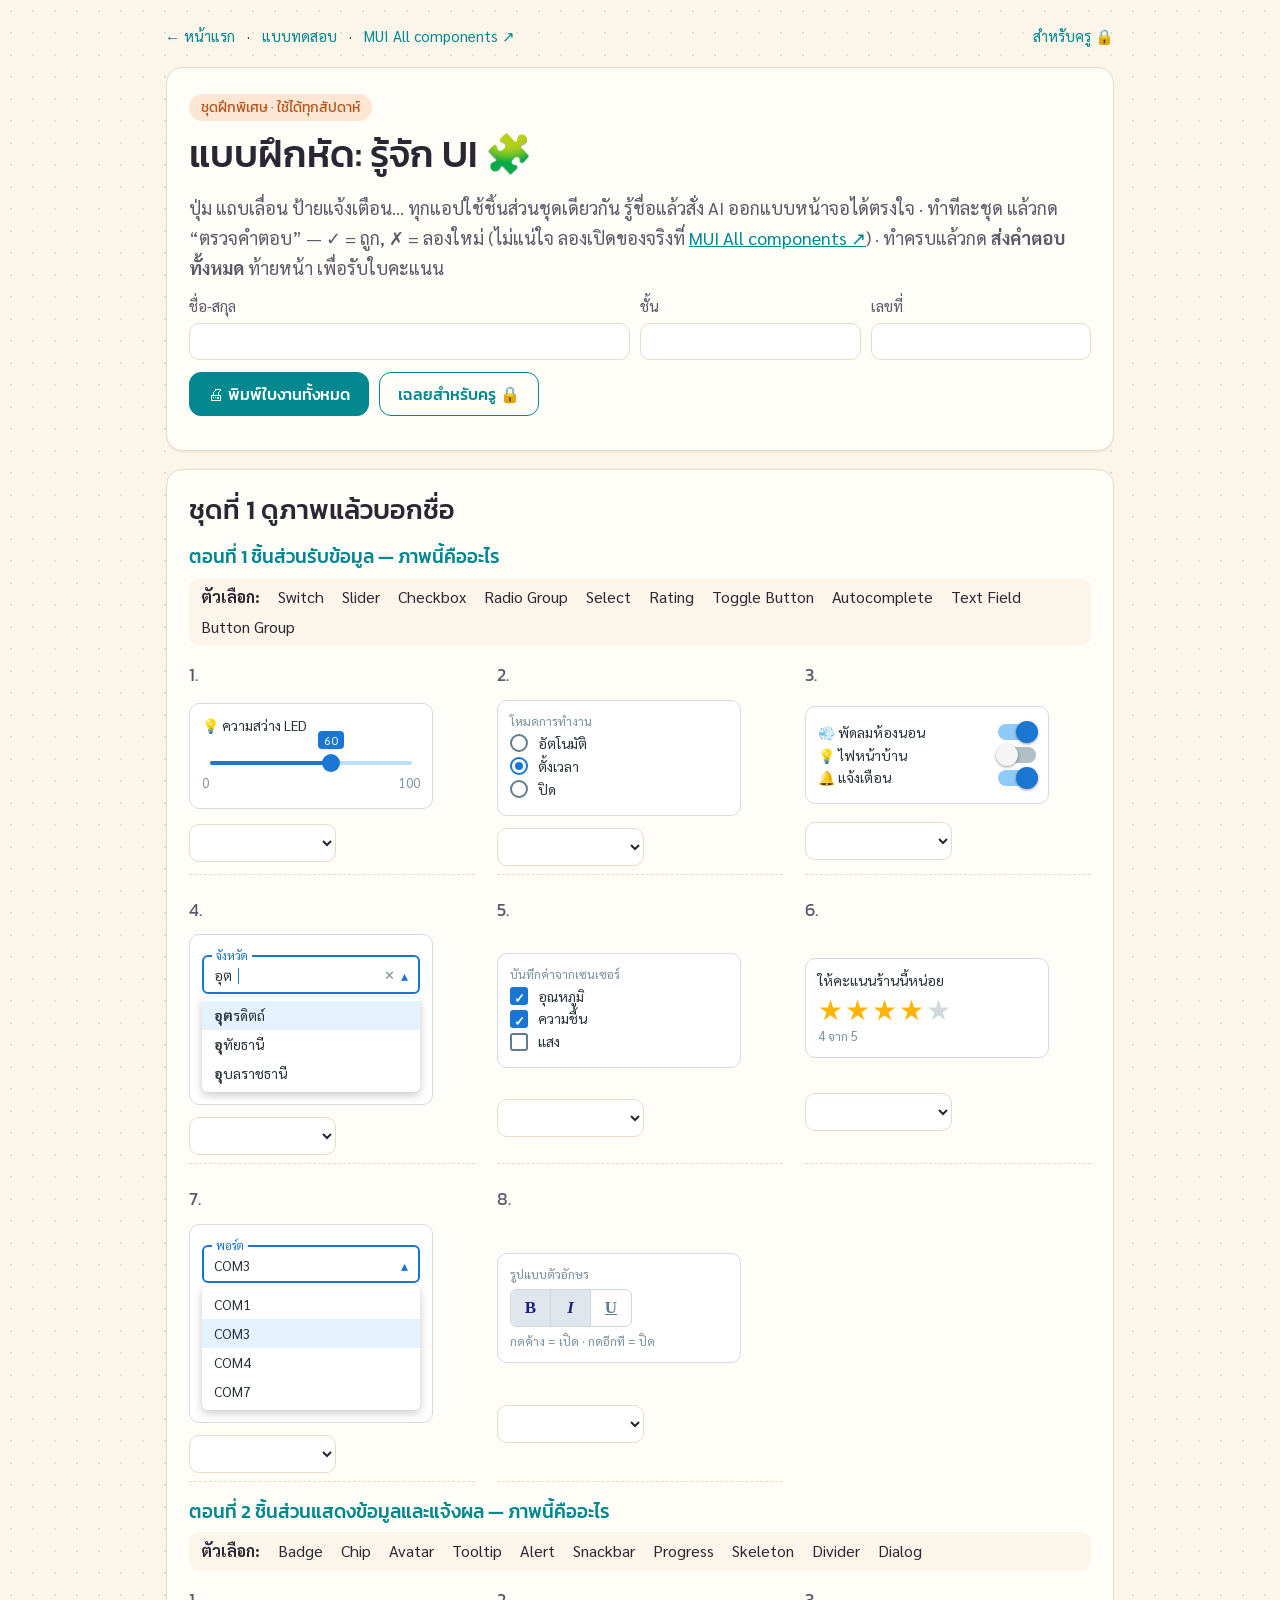
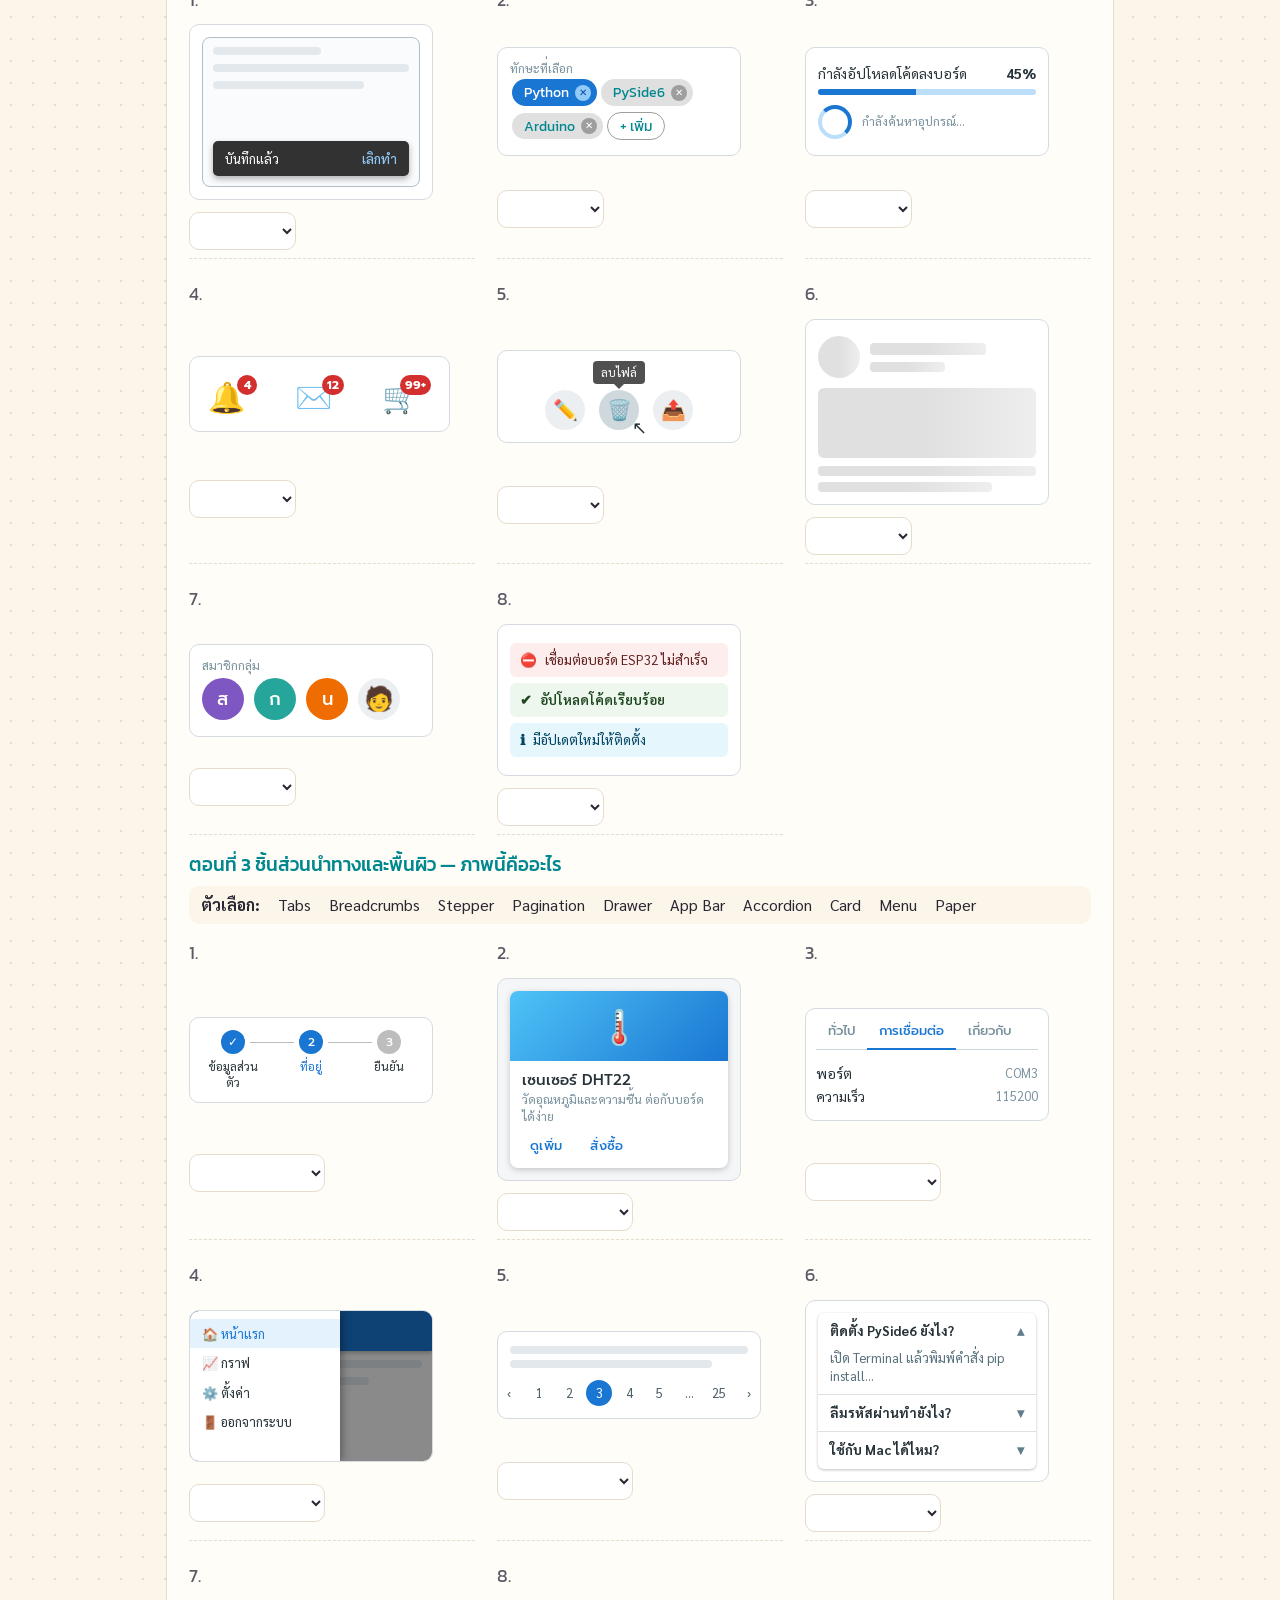
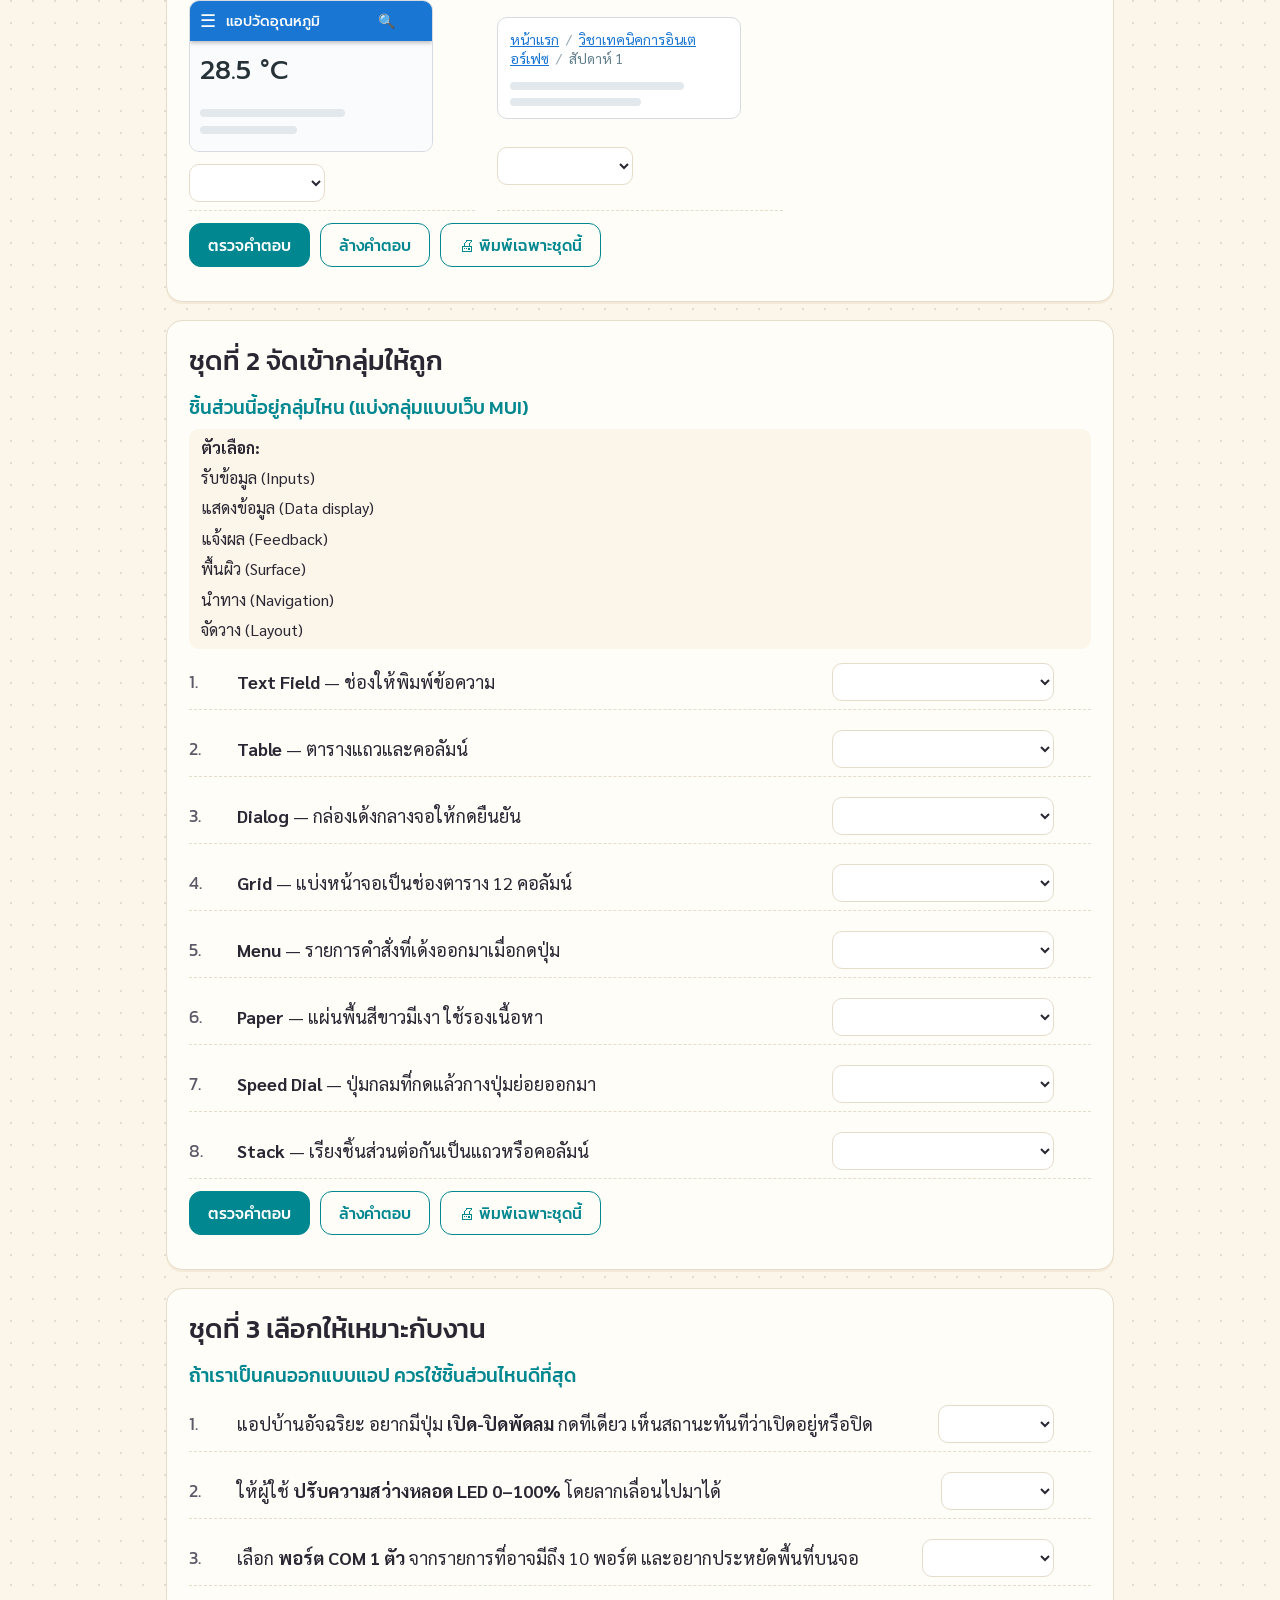
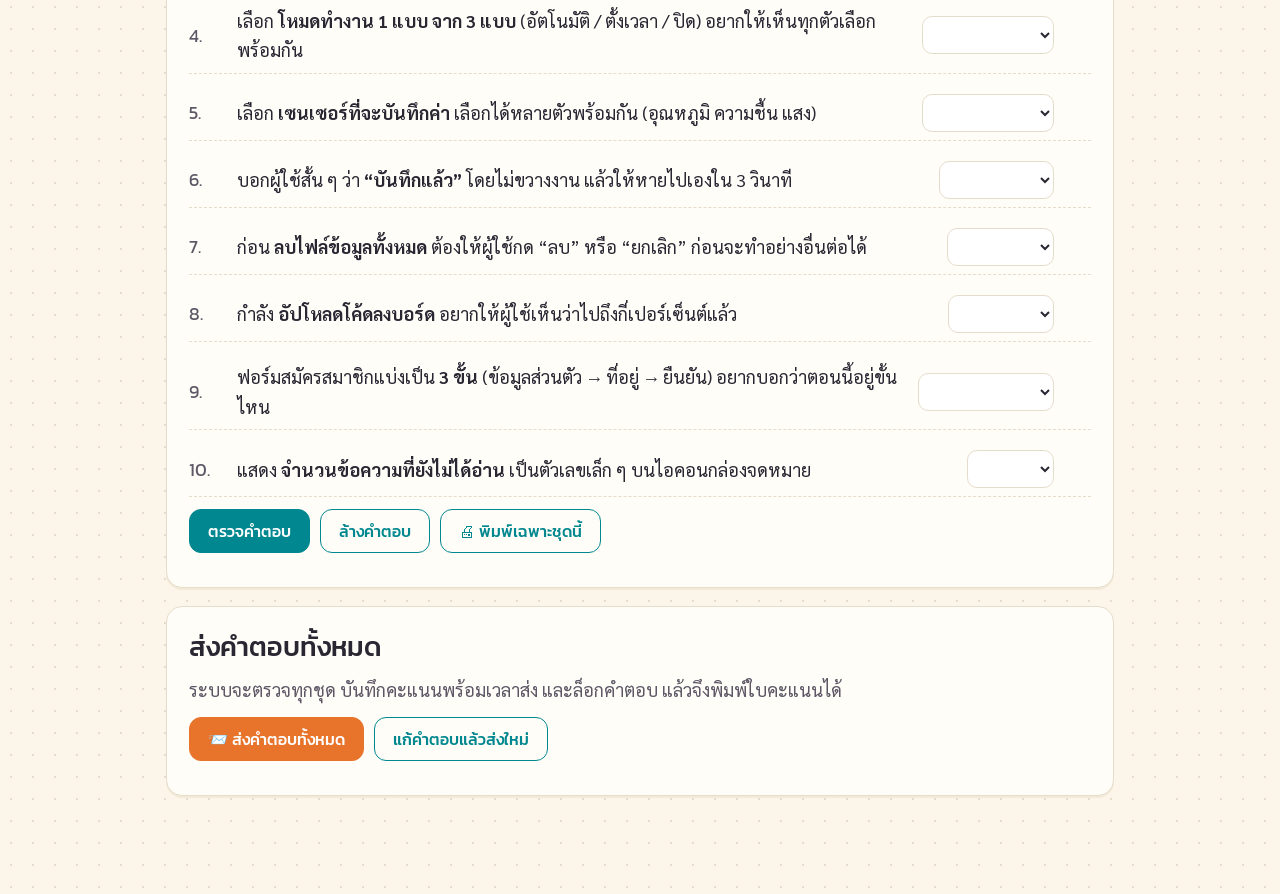
==== ui/exercises.html @ a74c963f "Add UI component recognition set (42 exercises, 20-item quiz) Co-Authored-By: Claude Opus 5.5 <norep" ====
<!DOCTYPE html>
<html lang="th">
<head>
<meta charset="UTF-8">
<meta name="viewport" content="width=device-width, initial-scale=1.0">
<title>แบบฝึกหัด ชุดฝึกรู้จัก UI</title>
<meta name="description" content="แบบฝึกหัด ชุดฝึกรู้จัก UI วิชาเทคนิคการอินเตอร์เฟซ ดูภาพแล้วบอกชื่อ จัดกลุ่ม และเลือกชิ้นส่วนหน้าจอให้เหมาะกับงาน 42 ข้อ ตรวจคำตอบทันทีและพิมพ์เป็นใบงานได้">
<link rel="preconnect" href="https://fonts.googleapis.com">
<link rel="preconnect" href="https://fonts.gstatic.com" crossorigin>
<link href="https://fonts.googleapis.com/css2?family=Kanit:wght@400;500&family=Sarabun:wght@400;700&family=Prompt:wght@400;500;700&family=Courier+Prime:wght@400;700&display=swap" rel="stylesheet">
<link rel="stylesheet" href="../assets/css/theme.css">
<link rel="stylesheet" href="../assets/css/sims.css">
<link rel="stylesheet" href="../assets/css/code.css">
<style>
    .set-head { display: flex; flex-wrap: wrap; align-items: center; gap: 10px; justify-content: space-between; }
    .part { margin-top: 18px; }
    .part h3 { color: var(--teal); }
    .items { display: grid; grid-template-columns: repeat(auto-fill, minmax(270px, 1fr)); gap: 12px 22px; }
    .items.wide { grid-template-columns: 1fr; }
    .item { display: flex; align-items: center; flex-wrap: wrap; gap: 8px; padding: 8px 0; border-bottom: 1px dashed var(--line); }
    .item .no { font-family: var(--font-display); color: var(--ink-soft); min-width: 2.2em; }
    .item .val { font-family: var(--font-mono); font-size: 19px; }
    .item input[type=text] { width: 7.5em; }
    .item.conv { flex-wrap: nowrap; white-space: nowrap; }
    .item select { max-width: 100%; }
    .item.sym { flex-direction: column; align-items: flex-start; }
    .item.tt { flex-direction: column; align-items: flex-start; }
    .item .fig { flex: 0 0 calc(100% - 3em); max-width: 330px; margin: 2px 0 4px; align-self: flex-start; }
    .item:has(.fig) { align-items: flex-start; }
    .item:has(.mock) { align-items: flex-start; }
    .item .mock { flex: 0 0 calc(100% - 3em); margin: 2px 0 4px; }
    .item .qtext:empty { display: none; }
    .item.num .numin { white-space: nowrap; }
    .item.num input[type=text] { width: 6em; }
    .item .qtext { flex: 1 1 260px; }
    .item.cq { align-items: flex-start; }
    .iopts { display: none; }
    @media print { .item.own select { display: none; } .item.own, .item:has(.mock) { break-inside: avoid; } .iopts { display: flex; flex-wrap: wrap; gap: 1mm 8mm; margin: 0 0 1mm 2.2em; flex: 1 1 100%; font-size: 11.5pt; } .item.cq select { display: none; } .item.cq { break-inside: avoid; } }
    .item.cq pre.code { flex: 1 1 100%; margin: 2px 0 4px 2.2em; font-size: 15px; }
    .feedback { font-weight: 600; min-width: 1.6em; }
    .score { font-family: var(--font-display); font-size: 18px; }
    .tt select { width: 3.6em; font-family: var(--font-mono); }
    .opts { display: flex; flex-wrap: wrap; gap: 4px 18px; font-size: 16px; background: var(--cream); border-radius: 10px; padding: 6px 12px; margin-bottom: 6px; }
    .opts.col { flex-direction: column; }
    .who { display: grid; grid-template-columns: 2fr 1fr 1fr; gap: 10px; }
    .who label { display: flex; flex-direction: column; font-size: 15px; color: var(--ink-soft); gap: 4px; }
    .who input { width: 100%; }
    .btn:disabled { opacity: .45; cursor: not-allowed; }
    #result .big { font: 500 40px var(--font-display); color: var(--teal); }
    @media (max-width: 620px) { .who { grid-template-columns: 1fr 1fr; } .who label:first-child { grid-column: 1 / -1; } }
    .random-note { display: none; }
    .random .random-note { display: block; }
    .sheet-head { border: 1.5px solid #000; padding: 8px 12px; margin-bottom: 8mm; font-size: 12.5pt; }
    .sheet-head .line { display: flex; gap: 16px; flex-wrap: wrap; margin-top: 4px; }
    .sheet-head .line span { white-space: nowrap; }
    @media (max-width: 560px) { .items { grid-template-columns: 1fr; } }
    @media print {
        .set + .set { break-before: page; }
        body[data-print-set] .set { display: none; }
        body[data-print-set="s1"] .set[data-set="s1"], body[data-print-set="s2"] .set[data-set="s2"],
        body[data-print-set="s3"] .set[data-set="s3"], body[data-print-set="s4"] .set[data-set="s4"],
        body[data-print-set="s5"] .set[data-set="s5"] { display: block; break-before: auto; }
        .items { grid-template-columns: 1fr 1fr; gap: 2mm 10mm; }
        .items.wide { grid-template-columns: 1fr; }
        .item { padding: 2.5mm 0; border-bottom: none; }
        .doc .item input[type=text] { width: 34mm; }
        .doc .item select { min-width: 30mm; }
        .doc .tt select { min-width: 12mm; width: 12mm; }
        .score { display: none; }
        .opts { background: none; border: 1px solid #999; font-size: 12pt; }
        .part { break-inside: avoid; }
        .item.sym .gate-svg { margin: 1mm 0; }
        .gate-svg { width: 34mm; height: 17mm; }
        .diode-svg { width: 36mm; height: 18mm; }
        .item .fig { max-width: 62mm; }
        .item:has(.fig) { break-inside: avoid; }
        .doc .item.num input[type=text] { width: 24mm; }
    }
</style>
</head>
<body class="doc">
<div class="doc-wrap">
    <nav class="topbar no-print">
        <a href="../index.html">← หน้าแรก</a> · <a href="quiz.html">แบบทดสอบ</a> · <a href="https://mui.com/material-ui/all-components/" target="_blank" rel="noopener">MUI All components ↗</a>
        <span class="spacer"></span>
        <a href="answers.html">สำหรับครู 🔒</a>
    </nav>

    <!-- หัวกระดาษใบงาน (แสดงเฉพาะตอนพิมพ์) -->
    <div class="sheet-head print-only">
        <b>แบบฝึกหัด ชุดฝึกรู้จัก UI</b> · วิชาเทคนิคการอินเตอร์เฟซ
        <div class="line"><span>ชื่อ-สกุล ......................................................</span><span>ชั้น ...............</span><span>เลขที่ ........</span></div>
        <div class="line"><span>วันที่ ......../......../........</span><span>คะแนนที่ได้ ............ / <span class="total-print"></span></span></div>
    </div>

    <header class="card no-print">
        <span class="chip orange">ชุดฝึกพิเศษ · ใช้ได้ทุกสัปดาห์</span>
        <h1 style="margin-top:8px">แบบฝึกหัด: รู้จัก UI 🧩</h1>
        <p class="muted" style="margin:0 0 12px">ปุ่ม แถบเลื่อน ป้ายแจ้งเตือน… ทุกแอปใช้ชิ้นส่วนชุดเดียวกัน รู้ชื่อแล้วสั่ง AI ออกแบบหน้าจอได้ตรงใจ · ทำทีละชุด แล้วกด “ตรวจคำตอบ” — ✓ = ถูก, ✗ = ลองใหม่ (ไม่แน่ใจ ลองเปิดของจริงที่ <a href="https://mui.com/material-ui/all-components/" target="_blank" rel="noopener">MUI All components ↗</a>) · ทำครบแล้วกด <b>ส่งคำตอบทั้งหมด</b> ท้ายหน้า เพื่อรับใบคะแนน</p>
        <div class="who">
            <label>ชื่อ-สกุล <input class="name-field" type="text" id="name" autocomplete="name"></label>
            <label>ชั้น <input class="name-field" type="text" id="room"></label>
            <label>เลขที่ <input class="name-field" type="text" id="no" inputmode="numeric"></label>
        </div>
        <div class="btn-row">
            <button class="btn" type="button" data-print="all">🖨 พิมพ์ใบงานทั้งหมด</button>
            <a class="btn ghost" href="answers.html">เฉลยสำหรับครู 🔒</a>
        </div>
    </header>

    <main id="sets"></main>

    <section class="card no-print" id="submitBox">
        <h2>ส่งคำตอบทั้งหมด</h2>
        <p class="muted" style="margin:0 0 6px">ระบบจะตรวจทุกชุด บันทึกคะแนนพร้อมเวลาส่ง และล็อกคำตอบ แล้วจึงพิมพ์ใบคะแนนได้</p>
        <div class="btn-row">
            <button class="btn orange" type="button" id="submitAll">📨 ส่งคำตอบทั้งหมด</button>
            <button class="btn ghost" type="button" id="unlockAll" hidden>แก้คำตอบแล้วส่งใหม่</button>
        </div>
        <div id="result" aria-live="polite"></div>
    </section>

    <!-- ใบรายงานคะแนน (สร้างหลังกดส่ง แสดงบนจอและพิมพ์ได้) -->
    <section class="score-sheet" id="scoreSheet" hidden aria-label="ใบรายงานคะแนน"></section>
</div>

<script src="../assets/js/common.js"></script>
<script src="../assets/js/gates.js"></script>
<script src="../assets/js/code.js"></script>
<script src="exercises-data.js"></script>
<script src="check-data.js"></script>
<script src="../assets/js/scoresheet.js"></script>
<script src="../assets/js/uimocks.js"></script>
<script>
/* ===========================================
   แบบฝึกหัด: สร้างโจทย์จาก exercises-data.js, ตรวจคำตอบด้วยค่าแฮชใน check-data.js
   =========================================== */
(function () {
    const C = LessonCommon, E = window.EXERCISES, H = window.CHECK;
    const root = document.getElementById('sets');
    const TH = ['ก', 'ข', 'ค', 'ง', 'จ', 'ฉ'];
    let total = 0;

    function convLabel(it) {
        return `<span class="val">${C.esc(it.value)}<sub>${it.from}</sub></span> → ฐาน ${it.to} =`;
    }

    function itemHTML(it, n, shared) {
        const no = `<span class="no">${n}.</span>`;
        const fig = it.fig ? `<span class="fig" data-loop="${it.fig}"></span>` : it.mock ? `<span class="mock" data-mock="${it.mock}"></span>` : '';
        if (it.type === 'conv') {
            return `<div class="item conv" data-id="${it.id}">${no}${convLabel(it)}
                <input type="text" inputmode="text" autocomplete="off" aria-label="คำตอบข้อ ${n}"><sub>${it.to}</sub><span class="feedback"></span></div>`;
        }
        if (it.type === 'tt') {
            const rows = it.gate === 'NOT' ? [[0], [1]] : [[0, 0], [0, 1], [1, 0], [1, 1]];
            const head = it.gate === 'NOT' ? '<th>A</th><th>Q</th>' : '<th>A</th><th>B</th><th>Q</th>';
            const body = rows.map(r => `<tr>${r.map(v => `<td>${v}</td>`).join('')}<td><select aria-label="Q"><option value=""></option><option>0</option><option>1</option></select></td></tr>`).join('');
            return `<div class="item tt" data-id="${it.id}" data-tt="${it.gate}"><div>${no}<b>${it.gate} gate</b> <span class="feedback"></span></div>
                <table class="tt"><tr>${head}</tr>${body}</table></div>`;
        }
        if (it.type === 'num') {
            return `<div class="item num" data-id="${it.id}" data-dp="${it.dp || 0}">${no}${fig}<span class="qtext">${it.q}</span>
                <span class="numin"><input type="text" inputmode="decimal" autocomplete="off" aria-label="คำตอบข้อ ${n}"> ${it.unit || ''}</span><span class="feedback"></span></div>`;
        }
        const opts = '<option value=""></option>' + it.options.map(o => `<option>${C.esc(o)}</option>`).join('');
        if (it.sym) {
            return `<div class="item sym" data-id="${it.id}">${no}<span data-diode="${it.sym}" data-cls="diode-svg"></span>
                <span><select aria-label="ชนิดไดโอดข้อ ${n}">${opts}</select> <span class="feedback"></span></span></div>`;
        }
        if (it.gate) {
            return `<div class="item sym" data-id="${it.id}">${no}<span data-gate="${it.gate}"></span>
                <span><select aria-label="ชื่อเกตข้อ ${n}">${opts}</select> <span class="feedback"></span></span></div>`;
        }
        if (it.code) {
            return `<div class="item cq" data-id="${it.id}">${no}<span class="qtext">${it.q}</span><pre class="code">${C.esc(it.code)}</pre>
                <div class="iopts">${it.options.map(o => `<span>☐ ${C.esc(o)}</span>`).join('')}</div><select aria-label="คำตอบข้อ ${n}">${opts}</select><span class="feedback"></span></div>`;
        }
        const own = shared ? '' : `<div class="iopts">${it.options.map((o, j) => `<span>${TH[j]}. ${C.esc(o)}</span>`).join('')}</div>`;
        return `<div class="item${shared ? '' : ' own'}" data-id="${it.id}">${no}${fig}<span class="qtext">${it.q}</span>
            ${own}<select aria-label="คำตอบข้อ ${n}">${opts}</select><span class="feedback"></span></div>`;
    }

    function partHTML(p) {
        const wide = p.items.some(it => it.code || !it.fig && !it.mock && ((it.type === 'pick' && !it.gate && !it.sym && (it.q || '').length > 26) || (it.type === 'num' && (it.q || '').length > 26)));
        let n = 0;
        // ตัวเลือกที่ใช้ร่วมกันทั้งตอน แสดงเป็นรายการ (จำเป็นตอนพิมพ์ เพราะกระดาษมองไม่เห็นในช่องเลือก)
        const o = p.items[0].options;
        const shared = o && p.items.every(it => it.options && it.options.join('|') === o.join('|'));
        const optList = shared ? `<div class="opts${o.some(x => x.length > 20) ? ' col' : ''}"><b>ตัวเลือก:</b> ${o.map(x => `<span>${C.esc(x)}</span>`).join('')}</div>` : '';
        return `<div class="part"><h3>${p.title}</h3>${optList}<div class="items${wide ? ' wide' : ''}">${p.items.map(it => itemHTML(it, ++n, shared)).join('')}</div></div>`;
    }

    function countItems(set) {
        return set.parts.reduce((a, p) => a + p.items.reduce((b, it) => b + (it.type === 'tt' ? (it.gate === 'NOT' ? 2 : 4) : 1), 0), 0);
    }

    function renderSet(set) {
        const sec = document.createElement('section');
        sec.className = 'card set';
        sec.dataset.set = set.id;
        const max = countItems(set);
        total += max;
        sec.innerHTML = `
            <div class="set-head"><h2 style="margin:0">${set.title}</h2><span class="score" aria-live="polite"></span></div>
            <p class="note random-note no-print">โหมดฝึกเพิ่ม: โจทย์สุ่มใหม่ ตรวจแล้วจะแสดงคำตอบที่ถูกให้ด้วย</p>
            <div class="parts">${set.parts.map(partHTML).join('')}</div>
            <div class="btn-row">
                <button class="btn" type="button" data-act="check">ตรวจคำตอบ</button>
                <button class="btn ghost" type="button" data-act="clear">ล้างคำตอบ</button>
                ${set.random ? '<button class="btn orange" type="button" data-act="random">🎲 สุ่มโจทย์ใหม่ (ฝึกเพิ่ม)</button><button class="btn ghost" type="button" data-act="std">กลับไปโจทย์ชุดมาตรฐาน</button>' : ''}
                <button class="btn ghost" type="button" data-print="${set.id}">🖨 พิมพ์เฉพาะชุดนี้</button>
            </div>`;
        sec.dataset.max = max;
        root.appendChild(sec);
        Gates.render(sec);
        if (window.CodeHL) CodeHL.render(sec);
        UIMocks.render(sec);
    }

    /* --- ตรวจคำตอบ --- */
    function mark(el, ok) {
        el.classList.toggle('is-ok', ok === true);
        el.classList.toggle('is-bad', ok === false);
    }

    function checkSet(sec) {
        let got = 0;
        const random = sec.classList.contains('random');
        sec.querySelectorAll('.item').forEach(div => {
            const fb = div.querySelector('.feedback');
            if (div.classList.contains('tt')) {
                const fn = Gates.FN[div.dataset.tt];
                let all = true;
                div.querySelectorAll('tr').forEach((tr, i) => {
                    if (i === 0) return;
                    const ins = Array.from(tr.querySelectorAll('td')).slice(0, -1).map(td => +td.textContent);
                    const sel = tr.querySelector('select');
                    if (sel.value === '') { mark(sel, null); all = false; return; }
                    const ok = +sel.value === fn(...ins);
                    mark(sel, ok); if (ok) got++; else all = false;
                });
                fb.innerHTML = all ? '<span class="ok">✓</span>' : '';
                return;
            }
            const inp = div.querySelector('input, select');
            if (inp.value.trim() === '') { mark(inp, null); fb.textContent = ''; return; }
            let ok;
            if (random) {
                ok = C.norm(inp.value) === C.norm(div.dataset.ans);
            } else {
                const v = div.classList.contains('num') ? C.numNorm(inp.value, +div.dataset.dp) : inp.value;
                const h = H.h[div.dataset.id];
                ok = v !== '' && (Array.isArray(h) ? h : [h]).includes(C.answerHash(H.salt, div.dataset.id, v));
            }
            mark(inp, ok);
            if (ok) got++;
            fb.innerHTML = ok ? '<span class="ok">✓</span>' : '<span class="bad">✗</span>' + (random ? ` <span class="muted">(${C.esc(div.dataset.ans)})</span>` : '');
        });
        sec.querySelector('.score').textContent = `ได้ ${got} / ${sec.dataset.max} คะแนน`;
        return got;
    }

    function clearSet(sec) {
        sec.querySelectorAll('input, select').forEach(i => { i.value = ''; mark(i, null); });
        sec.querySelectorAll('.feedback').forEach(f => f.textContent = '');
        sec.querySelector('.score').textContent = '';
    }

    /* --- โหมดสุ่มโจทย์ชุดที่ 1 (คำตอบคำนวณจากโจทย์) --- */
    function randomItems() {
        const r = (a, b) => a + Math.floor(Math.random() * (b - a + 1));
        const kinds = [
            () => ({ value: String(r(10, 255)), from: 10, to: 2 }),
            () => ({ value: String(r(10, 255)), from: 10, to: 2 }),
            () => ({ value: String(r(20, 120)), from: 10, to: [3, 4, 5, 8][r(0, 3)] }),
            () => ({ value: r(5, 255).toString(2), from: 2, to: 10 }),
            () => ({ value: r(5, 255).toString(2), from: 2, to: 10 }),
            () => { const b = [3, 5, 8][r(0, 2)]; return { value: r(20, 400).toString(b), from: b, to: 10 }; },
            () => ({ value: String(r(30, 999)), from: 10, to: 16 }),
            () => ({ value: r(16, 4095).toString(16).toUpperCase(), from: 16, to: 10 }),
            () => ({ value: r(16, 255).toString(2), from: 2, to: 16 }),
            () => ({ value: r(16, 255).toString(16).toUpperCase(), from: 16, to: 2 }),
            () => ({ value: String(r(256, 2000)), from: 10, to: 16 }),
            () => ({ value: r(256, 4095).toString(16).toUpperCase(), from: 16, to: 10 })
        ];
        return kinds.map((k, i) => Object.assign({ id: 'r' + i, type: 'conv' }, k()));
    }

    function setRandom(sec, on) {
        const set = E.sets.find(s => s.id === sec.dataset.set);
        const items = on ? randomItems() : set.parts[0].items;
        sec.classList.toggle('random', on);
        const part = { title: set.parts[0].title, items };
        sec.querySelector('.parts').innerHTML = partHTML(part);
        if (on) items.forEach(it => {
            sec.querySelector(`[data-id="${it.id}"]`).dataset.ans = parseInt(it.value, it.from).toString(it.to).toUpperCase();
        });
        sec.querySelector('.score').textContent = '';
    }

    /* --- พิมพ์ใบงาน (ช่องคำตอบว่าง) --- */
    function printSheet(which) {
        document.body.classList.add('print-blank');
        if (which !== 'all') document.body.dataset.printSet = which; else delete document.body.dataset.printSet;
        const max = which === 'all' ? total : +root.querySelector(`[data-set="${which}"]`).dataset.max;
        document.querySelector('.total-print').textContent = max;
        // โหมดสุ่มไม่ตรงกับเฉลย จึงกลับไปโจทย์มาตรฐานก่อนพิมพ์
        root.querySelectorAll('.set.random').forEach(sec => setRandom(sec, false));
        window.print();
    }
    window.addEventListener('afterprint', () => { document.body.classList.remove('print-blank'); delete document.body.dataset.printSet; });

    E.sets.forEach(renderSet);
    document.querySelector('.total-print').textContent = total;

    /* --- ส่งคำตอบทั้งหมด: ตรวจทุกชุด บันทึกคะแนน+เวลา ล็อกคำตอบ แล้วสร้างใบคะแนน --- */
    let loadedAt = Date.now(), startedAt = null, confirmBlank = false, locked = false;
    root.addEventListener('input', () => { if (!startedAt) startedAt = Date.now(); confirmBlank = false; });
    root.addEventListener('change', () => { if (!startedAt) startedAt = Date.now(); confirmBlank = false; });
    const resBox = document.getElementById('result');
    const who = () => ({ name: document.getElementById('name').value.trim(), room: document.getElementById('room').value.trim(), no: document.getElementById('no').value.trim() });

    function setLocked(on) {
        locked = on;
        root.classList.toggle('locked', on);
        root.querySelectorAll('input, select').forEach(i => { i.disabled = on; });
        root.querySelectorAll('[data-act]').forEach(b => { b.disabled = on; });
        ['name', 'room', 'no'].forEach(id => { document.getElementById(id).disabled = on; });
        document.getElementById('submitAll').disabled = on;
        document.getElementById('unlockAll').hidden = !on;
    }

    function submitAll() {
        if (locked) return;
        const w = who();
        if (!w.name || !w.room || !w.no) { resBox.innerHTML = '<p class="bad">กรุณากรอก ชื่อ-สกุล ชั้น และเลขที่ ด้านบนให้ครบก่อนส่ง</p>'; document.getElementById('name').focus(); return; }
        if (root.querySelector('.set.random')) { resBox.innerHTML = '<p class="bad">ชุดที่ 1 อยู่ในโหมดฝึกเพิ่ม (โจทย์สุ่ม) — กด “กลับไปโจทย์ชุดมาตรฐาน” แล้วทำให้ครบก่อนส่ง</p>'; return; }
        const blank = Array.from(root.querySelectorAll('input, select')).filter(i => i.value.trim() === '').length;
        if (blank && !confirmBlank) {
            confirmBlank = true;
            resBox.innerHTML = `<p class="bad">ยังไม่ได้ตอบ ${blank} ช่อง — ถ้าต้องการส่งเลย ให้กด “ส่งคำตอบทั้งหมด” อีกครั้ง</p>`;
            return;
        }
        const sets = Array.from(root.querySelectorAll('.set')).map(sec => ({
            id: sec.dataset.set, title: E.sets.find(x => x.id === sec.dataset.set).title, got: checkSet(sec), max: +sec.dataset.max
        }));
        const score = sets.reduce((a, x) => a + x.got, 0);
        const submittedAt = Date.now(), start = startedAt || loadedAt;
        const k = 'itf-ui-ex:' + w.room + ':' + w.no + ':' + w.name;
        const rec = C.store.get(k, { history: [] });
        const attempt = rec.history.length + 1;
        rec.history.push({ score, total, sets: sets.map(x => x.got), submittedAt, startedAt: start, attempt });
        C.store.set(k, rec);
        setLocked(true);

        const detail = `<table class="ss-sets"><tr><th>ชุด</th><th>เรื่อง</th><th>ได้</th><th>เต็ม</th></tr>${sets.map((x, i) => {
            const m = x.title.match(/^ชุดที่ \d+ (.*)$/);
            return `<tr><td>${i + 1}</td><td>${C.esc(m ? m[1] : x.title)}</td><td><b>${x.got}</b></td><td>${x.max}</td></tr>`;
        }).join('')}<tr><th colspan="2" style="text-align:right">รวม</th><td><b>${score}</b></td><td>${total}</td></tr></table>`;
        ScoreSheet.render(document.getElementById('scoreSheet'), {
            kind: 'แบบฝึกหัด', chapter: E.chapter, who: w, score, total, submittedAt, startedAt: start, attempt, detailHTML: detail
        });
        resBox.innerHTML = `<p class="ok" style="margin:10px 0 0">ส่งคำตอบเรียบร้อย · ${C.thaiDateTime(submittedAt)}</p>
            <div class="big">${score} / ${total} คะแนน (${Math.round(score / total * 100)}%)</div>
            <div class="score-actions" style="margin-top:10px">
                <button class="btn orange" type="button" id="printScore">🖨 พิมพ์ใบคะแนน</button>
                <span class="hint">ในหน้าต่างพิมพ์ เลือกปลายทาง “บันทึกเป็น PDF” แล้วนำไฟล์ไปแนบส่งใน Google Classroom</span>
            </div>`;
        document.getElementById('printScore').addEventListener('click', () => ScoreSheet.print());
        document.getElementById('scoreSheet').scrollIntoView({ behavior: 'smooth' });
    }

    document.getElementById('submitAll').addEventListener('click', submitAll);
    document.getElementById('unlockAll').addEventListener('click', () => {
        setLocked(false);
        confirmBlank = false;
        resBox.innerHTML = '<p class="muted">ปลดล็อกแล้ว แก้คำตอบได้ — เมื่อส่งอีกครั้งจะนับเป็นการส่งครั้งถัดไป</p>';
        document.getElementById('scoreSheet').hidden = true;
    });

    document.addEventListener('click', e => {
        const p = e.target.closest('[data-print]');
        if (p) { printSheet(p.dataset.print); return; }
        const b = e.target.closest('[data-act]'); if (!b || locked) return;
        const sec = b.closest('.set');
        ({ check: () => checkSet(sec), clear: () => clearSet(sec), random: () => setRandom(sec, true), std: () => setRandom(sec, false) })[b.dataset.act]();
    });
})();
</script>
</body>
</html>
---- assets/css/theme.css ----
/* ===========================================
   THEME TOKENS — ใช้ร่วมกันทุกหน้า (สไลด์ แบบฝึกหัด แบบทดสอบ เฉลย)
   เปลี่ยนสีทั้งเว็บได้ที่ :root ด้านล่าง
   =========================================== */
:root {
    /* พื้นและหมึก — โทนขาวอบอุ่น */
    --paper: #fffdf8;
    --cream: #fbf5ea;
    --cream-deep: #f4ead8;
    --ink: #2a2733;
    --ink-soft: #5d5866;
    --line: #e6dccb;

    /* สีเน้น */
    --teal: #00878f;
    --teal-soft: #d8f0ef;
    --orange: #e8742c;
    --orange-soft: #fde6d4;
    --sun: #f7b733;
    --sun-soft: #fff1cc;
    --blue: #3b6fd4;
    --blue-soft: #dfe8fa;
    --rose: #d6455d;
    --rose-soft: #fbe0e4;
    --green: #2e9b57;
    --green-soft: #dcf3e3;

    /* ลอจิก 1 / 0 */
    --hi: #e8742c;
    --lo: #a8a1b0;

    /* ฟอนต์: หัวข้อ Kanit / เนื้อหา Sarabun (ไทยมีหัว อ่านง่ายบนโปรเจกเตอร์) / ตัวเลข Prompt
       (เลือกฟอนต์ที่เลข 0 ไม่มีขีดทับ เพื่อไม่ให้สับสนกับ Ø ตอนเรียนเลขฐาน) */
    --font-display: 'Kanit', 'Sarabun', sans-serif;
    --font-body: 'Sarabun', sans-serif;
    --font-mono: 'Prompt', 'Sarabun', sans-serif;
}

* { box-sizing: border-box; }
body { font-variant-numeric: tabular-nums; }

/* ===========================================
   DOCUMENT PAGES (index / exercises / quiz / answers)
   =========================================== */
body.doc {
    margin: 0;
    background: var(--cream);
    background-image: radial-gradient(var(--line) 1px, transparent 1px);
    background-size: 22px 22px;
    color: var(--ink);
    font-family: var(--font-body);
    font-size: 18px;
    line-height: 1.65;
}

.doc-wrap {
    max-width: 980px;
    margin: 0 auto;
    padding: 24px 16px 80px;
}

.doc h1, .doc h2, .doc h3 {
    font-family: var(--font-display);
    font-weight: 500;
    line-height: 1.3;
    margin: 0 0 .4em;
}
.doc h1 { font-size: clamp(26px, 4vw, 38px); }
.doc h2 { font-size: clamp(21px, 3vw, 27px); }
.doc h3 { font-size: 19px; }

.doc a { color: var(--teal); }

.topbar {
    display: flex;
    align-items: center;
    gap: 12px;
    flex-wrap: wrap;
    margin-bottom: 18px;
    font-size: 15px;
}
.topbar a { text-decoration: none; }
.topbar .spacer { flex: 1; }

.card {
    background: var(--paper);
    border: 1px solid var(--line);
    border-radius: 16px;
    padding: 22px 22px;
    margin: 0 0 18px;
    box-shadow: 0 2px 0 var(--cream-deep);
}

.chip {
    display: inline-block;
    padding: 2px 12px;
    border-radius: 999px;
    font-size: 14px;
    font-family: var(--font-display);
    background: var(--teal-soft);
    color: var(--teal);
}
.chip.orange { background: var(--orange-soft); color: #b5531a; }
.chip.blue { background: var(--blue-soft); color: var(--blue); }
.chip.rose { background: var(--rose-soft); color: var(--rose); }
.chip.sun { background: var(--sun-soft); color: #9a6a00; }

.btn {
    display: inline-flex;
    align-items: center;
    gap: 8px;
    font: 500 16px var(--font-display);
    padding: 9px 18px;
    border-radius: 12px;
    border: 1.5px solid var(--teal);
    background: var(--teal);
    color: #fff;
    cursor: pointer;
    text-decoration: none;
}
.btn:hover { filter: brightness(1.08); }
.btn.ghost { background: var(--paper); color: var(--teal); }
.doc a.btn { color: #fff; }
.doc a.btn.ghost { color: var(--teal); }
.btn.orange { background: var(--orange); border-color: var(--orange); }
.btn.small { padding: 5px 12px; font-size: 14px; border-radius: 9px; }
.btn:focus-visible, input:focus-visible, select:focus-visible { outline: 3px solid var(--sun); outline-offset: 2px; }

.btn-row { display: flex; flex-wrap: wrap; gap: 10px; margin: 12px 0; }

.doc input[type=text], .doc input[type=password], .doc select {
    font: 18px var(--font-mono);
    padding: 6px 10px;
    border: 1.5px solid var(--line);
    border-radius: 10px;
    background: #fff;
    color: var(--ink);
    min-width: 0;
}
.doc input.name-field { font-family: var(--font-body); }
.doc select { font-family: var(--font-body); font-size: 17px; }

.ok { color: var(--green); font-weight: 600; }
.bad { color: var(--rose); font-weight: 600; }
.is-ok { border-color: var(--green) !important; background: var(--green-soft) !important; }
.is-bad { border-color: var(--rose) !important; background: var(--rose-soft) !important; }

.muted { color: var(--ink-soft); }
.note {
    border-left: 4px solid var(--sun);
    background: var(--sun-soft);
    padding: 10px 14px;
    border-radius: 0 10px 10px 0;
    font-size: 16px;
}

table.tt { border-collapse: collapse; margin: 8px 0; font-family: var(--font-mono); }
table.tt th, table.tt td { border: 1px solid var(--line); padding: 4px 14px; text-align: center; }
table.tt th { background: var(--cream-deep); font-family: var(--font-display); font-weight: 500; }

.gate-svg { width: 150px; height: 75px; }
.gate-svg path, .gate-svg circle { stroke: var(--ink); stroke-width: 4; fill: var(--teal-soft); stroke-linejoin: round; }
.gate-svg line, .gate-svg .wire { stroke: var(--ink); stroke-width: 4; fill: none; stroke-linecap: round; }
.gate-svg text { font: 600 18px var(--font-mono); fill: var(--ink-soft); stroke: none; }

.print-only { display: none; }

/* ===========================================
   SCORE SHEET — ใบรายงานคะแนน (scoresheet.js)
   =========================================== */
.score-sheet {
    background: #fff;
    border: 2px solid var(--ink);
    border-radius: 14px;
    padding: 22px 26px;
    margin: 0 0 18px;
    max-width: 760px;
}
.score-sheet .ss-top { text-align: center; border-bottom: 2px solid var(--ink); padding-bottom: 10px; margin-bottom: 14px; }
.score-sheet .ss-org { font-size: 15px; color: var(--ink-soft); }
.score-sheet .ss-title { font: 500 28px var(--font-display); margin: 2px 0; }
.score-sheet .ss-sub { font-size: 16px; }
.score-sheet table { border-collapse: collapse; width: 100%; margin: 8px 0; }
.score-sheet th, .score-sheet td { border: 1px solid #b9b2a6; padding: 5px 10px; text-align: left; font-size: 16px; }
.score-sheet th { background: var(--cream); font-family: var(--font-display); font-weight: 500; white-space: nowrap; width: 1%; }
.score-sheet .ss-score { text-align: center; font-family: var(--font-display); font-size: 20px; margin: 12px 0 6px; }
.score-sheet .ss-big { font: 600 46px var(--font-mono); color: var(--teal); }
.score-sheet .ss-pct { color: var(--ink-soft); }
.score-sheet .ss-grid td, .score-sheet .ss-grid th { text-align: center; width: auto; padding: 4px 2px; }
.score-sheet .ss-grid td { font-weight: 700; }
.score-sheet .ss-sets td:not(:nth-child(2)), .score-sheet .ss-sets th { text-align: center; }
.score-sheet .ss-sets th { width: auto; }
.score-sheet .ss-sets td:nth-child(2) { width: 62%; }
.score-sheet .ss-foot { margin-top: 12px; font-size: 13px; color: var(--ink-soft); text-align: center; word-break: break-all; }
.score-actions { display: flex; flex-wrap: wrap; gap: 10px; align-items: center; }
.score-actions .hint { font-size: 14px; color: var(--ink-soft); }
.locked input, .locked select, .locked .choice { cursor: not-allowed; }

/* ===========================================
   PRINT (A4) — ใบงาน / ข้อสอบ / เฉลย
   =========================================== */
@page { size: A4 portrait; margin: 14mm 14mm 16mm; }

@media print {
    body.doc { background: #fff; font-size: 13.5pt; line-height: 1.5; }
    .doc-wrap { max-width: none; padding: 0; }
    .no-print, .topbar, .btn, .btn-row { display: none !important; }
    .print-only { display: block; }
    .card { border: none; box-shadow: none; padding: 0; margin: 0 0 10mm; background: none; }
    h2, h3 { break-after: avoid; }
    .item, .q, .avoid-break { break-inside: avoid; }
    .page-break { break-before: page; }
    .chip { border: 1px solid #999; background: none !important; color: #000 !important; }
    .doc input[type=text], .doc select {
        border: none;
        border-bottom: 1.2px dotted #000;
        border-radius: 0;
        background: none !important;
        -webkit-appearance: none;
        appearance: none;
    }
    .is-ok, .is-bad { background: none !important; }
    .feedback { display: none !important; }
    body.print-blank .doc input[type=text], body.print-blank .doc select { color: transparent !important; }

    /* ใบคะแนน: พิมพ์เฉพาะใบคะแนนเมื่อ body.print-score, กรณีอื่นไม่พิมพ์ใบคะแนน */
    body:not(.print-score) .score-sheet { display: none !important; }
    body.print-score .doc-wrap > :not(.score-sheet) { display: none !important; }
    body.print-score .score-sheet { display: block !important; border: 1.5px solid #000; border-radius: 0; max-width: none; padding: 8mm 10mm; break-inside: avoid; }
    body.print-score .score-sheet th { background: #eee !important; -webkit-print-color-adjust: exact; print-color-adjust: exact; }
    body.print-score .score-sheet th, body.print-score .score-sheet td { font-size: 12.5pt; border-color: #555; }
    body.print-score .score-sheet .ss-big { color: #000; }
    a { color: #000; text-decoration: none; }
}
---- assets/css/sims.css ----
/* ===========================================
   กิจกรรมและตัวจำลอง (sims.js) วิชาเทคนิคการอินเตอร์เฟซ
   =========================================== */
.box h3.c-orange { color: var(--orange); } .box h3.c-blue { color: var(--blue); } .box h3.c-rose { color: var(--rose); } .box h3.c-green { color: var(--green); }

/* ---------- ป้ายกิจกรรม ---------- */
.act-badge { display: inline-flex; align-items: center; gap: 10px; font: 500 30px var(--font-display); color: #fff; background: var(--rose);
    border-radius: 999px; padding: 4px 24px; margin-bottom: 6px; }
.act-meta { display: inline-block; font: 500 26px var(--font-display); color: var(--rose); margin-left: 14px; }
.slide.act { background: radial-gradient(circle at 1880px 40px, var(--rose-soft) 0 260px, transparent 261px),
    radial-gradient(rgba(42, 39, 51, .09) 1.6px, transparent 1.6px) 0 0 / 34px 34px, #fffaf8; }

/* ---------- ตัวจับเวลา ---------- */
.timer { display: inline-flex; flex-direction: column; align-items: center; gap: 10px; background: #fff; border: 3px solid var(--line);
    border-radius: 28px; padding: 16px 28px; box-shadow: 0 6px 0 var(--cream-deep); }
.timer .tm-face { font: 700 110px/1 var(--font-mono); color: var(--teal); min-width: 4.2ch; text-align: center; }
.timer.low .tm-face { color: var(--orange); }
.timer.done .tm-face { color: var(--rose); animation: tm-blink .8s steps(2) infinite; }
@keyframes tm-blink { 50% { opacity: .25; } }
.timer .tm-btns, .sx-ctl { display: flex; gap: 10px; flex-wrap: wrap; align-items: center; }
.timer button, .sx-ctl button, .board button, .picker button, .vote .reveal {
    font: 500 26px var(--font-display); color: var(--ink); background: var(--cream); border: 2px solid var(--line);
    border-radius: 14px; padding: 6px 18px; cursor: pointer; }
.sx-ctl button.on { background: var(--teal); border-color: var(--teal); color: #fff; }

/* ---------- โหวต ---------- */
.vote { display: grid; grid-template-columns: 1fr 1fr; gap: 20px 28px; }
.vote .opt { text-align: left; font: 400 38px/1.35 var(--font-body); color: var(--ink); background: #fff; border: 3px solid var(--line);
    border-radius: 24px; padding: 18px 26px; cursor: pointer; box-shadow: 0 5px 0 var(--cream-deep); transition: background .25s, border-color .25s, opacity .25s; }
.vote .opt b { font-family: var(--font-display); color: var(--sec); margin-right: 10px; }
.vote .opt.picked { border-color: var(--blue); background: var(--blue-soft); }
.vote.revealed .opt { opacity: .4; }
.vote.revealed .opt.right { opacity: 1; border-color: var(--green); background: var(--green-soft); }
.vote.revealed .opt.right::after { content: ' ✓'; color: var(--green); font-weight: 700; }
.vote .reveal { grid-column: 1 / -1; justify-self: start; }
.vote .why { grid-column: 1 / -1; display: none; font-size: 32px; background: var(--sun-soft); border-left: 6px solid var(--sun); border-radius: 0 16px 16px 0; padding: 12px 22px; }
.vote.revealed .why { display: block; }

.picker { display: flex; align-items: center; gap: 22px; flex-wrap: wrap; font-size: 32px; }
.picker input { width: 3.4em; font: 500 32px var(--font-mono); padding: 2px 8px; border: 2px solid var(--line); border-radius: 10px; }
.picker .pk-num { font: 700 120px/1 var(--font-mono); color: var(--rose); min-width: 2ch; text-align: center; }
.picker .pk-num.spin { color: var(--ink-soft); }

/* ---------- ตัวจำลองทั่วไป ---------- */
.sx .sx-svg { width: 100%; height: auto; display: block; }
.sx .sx-svg text { font-family: 'Kanit', sans-serif; }
.sx .sx-cap { font-size: 30px; line-height: 1.4; margin: 10px 0 0; color: var(--ink); }
/* ---------- วิดีโอ ---------- */
.vid { display: flex; flex-direction: column; gap: 8px; }
.vid .vd-frame { position: relative; width: 100%; aspect-ratio: 16 / 9; border-radius: 22px; overflow: hidden; background: #1d1b22;
    box-shadow: 0 8px 0 var(--cream-deep); }
.vid iframe { position: absolute; inset: 0; width: 100%; height: 100%; border: 0; }
.vid .vd-poster { position: absolute; inset: 0; width: 100%; height: 100%; padding: 0; border: 0; cursor: pointer; background: #1d1b22; }
.vid .vd-poster img { width: 100%; height: 100%; object-fit: cover; opacity: .78; display: block; }
.vid .vd-play { position: absolute; left: 50%; top: 50%; width: 150px; height: 106px; margin: -53px 0 0 -75px; border-radius: 30px;
    background: #e62117; color: #fff; font: 700 56px/106px var(--font-mono); text-align: center; box-shadow: 0 6px 24px rgba(0, 0, 0, .35); }
.vid .vd-poster:hover .vd-play { filter: brightness(1.12); }
.vid .vd-t { position: absolute; left: 0; right: 0; bottom: 0; padding: 40px 26px 16px; text-align: left; color: #fff;
    font: 500 30px/1.3 var(--font-display); background: linear-gradient(transparent, rgba(0, 0, 0, .78)); }
.vid .vd-cap { display: flex; justify-content: space-between; gap: 18px; font-size: 22px; color: var(--ink-soft); }
.vid .vd-cap a { color: var(--blue); white-space: nowrap; }

/* ---------- ภาพหน้าจอโปรแกรมจริง ใส่กรอบหน้าต่าง Windows ---------- */
.qtwin { display: inline-block; background: #fff; border: 2px solid #b9b3c2; border-radius: 14px; overflow: hidden;
    box-shadow: 0 10px 30px rgba(42, 39, 51, .16); text-align: left; vertical-align: top; }
.qtwin::before { content: attr(data-title) '\00a0'; display: flex; align-items: center; height: 46px; padding: 0 140px 0 18px;
    font: 400 22px 'Sarabun', sans-serif; color: #222; background: #f3f3f3 url("data:image/svg+xml,%3Csvg xmlns='http://www.w3.org/2000/svg' width='130' height='46'%3E%3Cg stroke='%23333' stroke-width='1.6' fill='none'%3E%3Cpath d='M12 23h14'/%3E%3Crect x='56' y='16' width='14' height='14'/%3E%3Cpath d='M102 16l14 14M116 16l-14 14'/%3E%3C/g%3E%3C/svg%3E") right center no-repeat;
    border-bottom: 1px solid #ddd; }
.qtwin img { display: block; width: 100%; height: auto; }
.shot-cap { font-size: 24px; color: var(--ink-soft); text-align: center; margin-top: 8px; }

/* ---------- หน้าต่างจำลอง (ใช้ในตัวจำลอง) ---------- */
.qw { background: #f3f3f3; border: 2px solid #b9b3c2; border-radius: 14px; overflow: hidden; box-shadow: 0 10px 26px rgba(42, 39, 51, .14);
    transition: opacity .4s, transform .4s; font-family: 'Sarabun', sans-serif; }
.qw-bar { display: flex; justify-content: space-between; align-items: center; height: 44px; padding: 0 14px; background: #fff; border-bottom: 1px solid #ddd; font-size: 22px; }
.qw-btns i { font-style: normal; margin-left: 22px; color: #444; }
.qw-body { padding: 18px 22px; display: flex; flex-direction: column; gap: 12px; font-size: 26px; }
.qw-btn { font: 400 26px 'Sarabun', sans-serif; background: #fdfdfd; border: 1px solid #c8c8c8; border-radius: 8px; padding: 8px 18px; cursor: pointer; }
.qw-btn:hover { background: #eef4ff; border-color: #6f9be8; }
.qw-btn:active { background: #dfe8fa; }
.qw.flash { transform: scale(1.04); }
.qw.gone { opacity: 0; transform: scale(.6); }
.qw.shake { animation: qw-shake .45s; }
@keyframes qw-shake { 20%, 60% { transform: translateX(-10px); } 40%, 80% { transform: translateX(10px); } }
.w-label { font-size: 26px; }
.w-edit { display: inline-block; background: #fff; border: 1px solid #c8c8c8; border-bottom: 2px solid #888; border-radius: 6px; padding: 6px 12px; color: #999; font-size: 24px; }
.w-btn { display: inline-block; background: #fdfdfd; border: 1px solid #c8c8c8; border-radius: 8px; padding: 6px 16px; text-align: center; font-size: 24px; }

/* ---------- event loop ---------- */
.lp .lp-row { display: grid; grid-template-columns: 1.05fr 1fr .9fr; gap: 28px; align-items: start; }
.lp .lp-col { position: relative; }
.lp .lp-lbl { font-size: 28px; }
.lp .lp-lbl b { font: 700 34px var(--font-mono); color: var(--teal); }
.lp .lp-h { font: 500 26px var(--font-display); color: var(--ink-soft); margin-bottom: 8px; }
.lp .lp-queue { min-height: 250px; background: #fff; border: 3px dashed var(--line); border-radius: 18px; padding: 10px; display: flex; flex-direction: column; gap: 8px; }
.lp .lp-chip { font: 500 22px var(--font-display); border-radius: 12px; padding: 6px 12px; animation: lp-in .35s ease-out; transition: transform .5s, opacity .5s; }
.lp .lp-chip.k-click { background: var(--orange-soft); } .lp .lp-chip.k-key { background: var(--blue-soft); } .lp .lp-chip.k-move { background: var(--green-soft); }
.lp .lp-chip.out { transform: translateX(160px); opacity: 0; }
@keyframes lp-in { from { transform: translateX(-140px); opacity: 0; } }
.lp .lp-w { text-align: center; }
.lp .lp-man { font-size: 110px; line-height: 1.1; }
.lp .lp-say { font-size: 26px; min-height: 2.6em; }
.lp .lp-fn { min-height: 52px; opacity: .25; transition: opacity .2s; }
.lp .lp-fn.on { opacity: 1; }
.lp .lp-fn code { font-size: 26px; background: var(--sun-soft); }
.lp .lp-gone { position: absolute; inset: 60px 0 auto; text-align: center; font: 500 30px var(--font-display); color: var(--rose); opacity: 0; transition: opacity .3s; }
.lp .lp-gone.on { opacity: 1; }
.lp .sx-ctl { margin-top: 18px; }

/* ---------- กระบะวาง widget ---------- */
.ly .ly-row { display: flex; gap: 30px; align-items: flex-start; }
.ly .ly-left { flex: 0 0 780px; }
.ly .qw { max-width: 780px; }
.ly .ly-box { display: flex; gap: 12px; min-height: 150px; }
.ly .ly-box.V { flex-direction: column; }
.ly .ly-box.V > * { width: 100%; box-sizing: border-box; }
.ly .ly-box.H { flex-direction: row; align-items: center; }
.ly .ly-box.H > * { flex: 1 1 0; min-width: 0; overflow: hidden; white-space: nowrap; }
.ly .ly-empty { color: #999; }
.ly .ly-w { display: flex; align-items: center; gap: 14px; font-size: 24px; margin-top: 14px; }
.ly .ly-w input { width: 340px; }
.ly .ly-code { flex: 1; margin: 0; font: 400 23px/1.4 'Courier Prime', monospace; background: #fff; border: 2px solid var(--line); border-radius: 18px; padding: 14px 18px; white-space: pre; overflow: hidden; }
.ly .ly-code b { color: var(--teal); }
.ly .sx-ctl { margin-top: 16px; }

/* ---------- แผนภาพ QMainWindow ---------- */
.an .an-row { display: flex; gap: 40px; align-items: center; }
.an .an-win { flex: 0 0 720px; border: 2px solid #b9b3c2; border-radius: 14px; overflow: hidden; background: #f3f3f3; font-family: 'Sarabun', sans-serif; box-shadow: 0 10px 26px rgba(42, 39, 51, .14); }
.an .an-part { cursor: pointer; padding: 8px 18px; font-size: 24px; transition: background .2s, outline-color .2s; outline: 4px solid transparent; outline-offset: -4px; }
.an .an-part:hover { background: #fff7e0; }
.an .an-part.on { outline-color: var(--orange); background: var(--orange-soft); }
.an .an-bar { display: flex; justify-content: space-between; background: #fff; border-bottom: 1px solid #ddd; }
.an .an-menu { background: #fafafa; border-bottom: 1px solid #e3e3e3; }
.an .an-tool { border-bottom: 1px solid #e3e3e3; letter-spacing: 6px; }
.an .an-central { display: flex; flex-direction: column; gap: 10px; padding: 18px 22px; min-height: 250px; }
.an .an-hello { text-align: center; font-size: 30px; color: #1a7f5a; }
.an .an-status { border-top: 1px solid #ddd; font-size: 22px; }
.an .an-info { flex: 1; }
.an .an-h { font: 500 40px var(--font-display); color: var(--orange); margin-bottom: 10px; }
.an .an-d { font-size: 32px; line-height: 1.45; margin-bottom: 14px; }
.an .an-c { font-size: 28px; }

/* ---------- อ่าน Traceback ---------- */
.tb .tb-term { background: #1f2430; color: #d7dce6; border-radius: 18px; padding: 14px 18px; font: 400 23px/1.5 'Courier Prime', monospace; }
.tb .tb-cmd { color: #8fd18f; margin-bottom: 6px; }
.tb .tb-l { cursor: pointer; border-radius: 8px; padding: 2px 8px; white-space: pre-wrap; word-break: break-word; transition: background .2s; }
.tb .tb-l:hover { background: rgba(255, 255, 255, .08); }
.tb .tb-l.err { color: #ff8fa0; font-weight: 700; }
.tb .tb-l.hit { background: rgba(46, 155, 87, .45); color: #fff; }
.tb .tb-l.miss { background: rgba(214, 69, 93, .5); animation: qw-shake .4s; }
.tb .tb-ask { margin: 16px 0 12px; font-size: 32px; line-height: 1.45; background: var(--blue-soft); border-left: 6px solid var(--blue); border-radius: 0 16px 16px 0; padding: 12px 22px; }
.tb .tb-ask.ok { background: var(--green-soft); border-color: var(--green); }

/* ---------- โปรแกรมกฎของโอห์มจำลอง ---------- */
.oh .oh-row { display: flex; gap: 32px; align-items: flex-start; }
.oh .oh-left { flex: 0 0 640px; }
.oh .oh-f { display: flex; align-items: center; gap: 12px; }
.oh .oh-f span { flex: 0 0 280px; font-size: 24px; }
.oh .oh-f input { flex: 1; font: 400 26px 'Sarabun', sans-serif; border: 1px solid #c8c8c8; border-bottom: 2px solid #888; border-radius: 6px; padding: 4px 10px; min-width: 0; }
.oh .oh-out { text-align: center; font: 700 44px 'Sarabun', sans-serif; padding: 6px 0; }
.oh .oh-status { font-size: 22px; border-top: 1px solid #ddd; margin: 0 -22px -18px; padding: 6px 14px; background: #f0f0f0; }
.oh .sx-ctl { margin-top: 14px; }
.oh .oh-right { flex: 1; min-width: 0; }
.oh .oh-term { display: none; background: #1f2430; color: #d7dce6; border-radius: 16px; padding: 10px 16px; font: 400 21px/1.45 'Courier Prime', monospace; margin-bottom: 14px; white-space: pre-wrap; word-break: break-word; }
.oh .oh-term.on { display: block; }
.oh .oh-term .tr-err { color: #ff8fa0; font-weight: 700; }
.oh .oh-tab { width: 100%; border-collapse: collapse; font-size: 26px; background: #fff; }
.oh .oh-tab th, .oh .oh-tab td { border: 2px solid var(--line); padding: 4px 10px; text-align: center; }
.oh .oh-tab th { background: var(--cream); font-family: var(--font-display); font-weight: 500; }

/* ---------- การ์ดสเปก / วงจร 7 ขั้น ---------- */
.spec { background: #fff; border: 3px solid var(--sun); border-radius: 22px; padding: 14px 26px; font-size: 30px; line-height: 1.45; text-align: left; }
.spec h4 { margin: 0 0 6px; font: 500 30px var(--font-display); color: #b07a00; }
.spec dl { display: grid; grid-template-columns: auto 1fr; gap: 4px 16px; margin: 0; }
.spec dt { font-family: var(--font-display); color: var(--ink-soft); }
.spec dd { margin: 0; }
.cycle { display: grid; grid-template-columns: repeat(7, 1fr); gap: 16px; }
.cycle .cy { background: #fff; border: 3px solid var(--line); border-radius: 22px; padding: 14px 8px; text-align: center; position: relative; }
.cycle .cy .n { font: 700 30px var(--font-mono); color: #fff; background: var(--sec); width: 50px; height: 50px; line-height: 50px; border-radius: 50%; margin: 0 auto 6px; }
.cycle .cy .i { font-size: 54px; line-height: 1.1; }
.cycle .cy h4 { margin: 4px 0; font: 500 28px var(--font-display); }
.cycle .cy p { margin: 0; font-size: 22px; color: var(--ink-soft); line-height: 1.35; }
.cycle .cy.me { border-color: var(--orange); background: var(--orange-soft); }
.cycle .cy.ai { border-color: #c9b8f2; background: #f3efff; }
.cycle .cy:not(:last-child)::after { content: '➜'; position: absolute; right: -17px; top: 40%; font-size: 22px; color: var(--ink-soft); }
.chk { list-style: none; padding: 0; margin: 0; }
.chk li { padding-left: 1.4em; position: relative; margin-bottom: 8px; }
.chk li::before { content: '☐'; position: absolute; left: 0; color: var(--teal); }

@media print { .timer, .picker, .sx-ctl, .vote .reveal, .cp-btn { display: none !important; } .vote .why { display: block; } }

.lp .qw-body { min-height: 230px; justify-content: center; font-size: 30px; }
.lp .qw-btn { font-size: 32px; padding: 14px 18px; }
.lp .lp-queue { min-height: 290px; }
.ly .w-label, .ly .w-edit, .ly .w-btn { font-size: 30px; padding: 10px 14px; }
.ly .ly-box { min-height: 240px; }
.ly .ly-code { font-size: 25px; }
.an .an-win { flex-basis: 860px; }
.an .an-part { font-size: 28px; padding: 10px 20px; }
.an .an-central { min-height: 320px; }
.an .an-central .w-edit, .an .an-central .w-btn { font-size: 28px; }
.tb .tb-term { font-size: 28px; padding: 18px 22px; }
.oh .oh-note { font-size: 24px; color: var(--ink-soft); margin: 0 0 12px; }
.oh .qw-body { font-size: 28px; }
.oh .oh-f span { font-size: 27px; }
---- assets/css/code.css ----
/* ===========================================
   CODE — กล่องโค้ด Python/ภาษาซี กล่อง Terminal กล่อง prompt และปุ่มคัดลอก (ใช้ได้ทั้งสไลด์และหน้าเอกสาร)
   ฟอนต์โค้ด Courier Prime: เลข 0 ไม่มีขีดทับ ไม่มีจุดกลาง
   =========================================== */
:root {
    --font-code: 'Courier Prime', 'Sarabun', monospace;
    --code-k: #3b6fd4;      /* คำสั่ง if for while return */
    --code-t: #00878f;      /* ชนิดข้อมูล int byte void */
    --code-n: #c2561a;      /* ตัวเลข HIGH LOW */
    --code-s: #2e8a50;      /* สตริง */
    --code-c: #8a8494;      /* คอมเมนต์ */
    --code-p: #b8364d;      /* #define #include */
}

pre.code {
    font-family: var(--font-code);
    font-size: 30px;
    line-height: 1.38;
    color: var(--ink);
    background: #fff;
    border: 2px solid var(--line);
    border-radius: 20px;
    padding: 16px 26px;
    margin: 0;
    white-space: pre;
    overflow: hidden;
    tab-size: 4;
    text-align: left;
    font-variant-numeric: normal;
}
pre.code.sm { font-size: 25px; line-height: 1.32; padding: 12px 20px; }
pre.code.xs { font-size: 21px; line-height: 1.28; padding: 10px 16px; }
pre.code.lg { font-size: 36px; }
pre.code.bad { border-color: var(--rose); background: #fff8f9; }
pre.code.good { border-color: var(--green); background: #f7fdf9; }
pre.code.cols2 { column-count: 2; column-gap: 40px; column-rule: 2px dashed var(--line); }
pre.code .l { break-inside: avoid; display: block; padding: 0 8px; margin: 0 -8px; border-radius: 8px; }
pre.code.ln .l::before {
    content: attr(data-n);
    display: inline-block;
    width: 2.2em;
    margin-right: .8em;
    text-align: right;
    color: var(--code-c);
    border-right: 2px solid var(--line);
    padding-right: .5em;
}
pre.code .l.hl { background: var(--sun-soft); }
pre.code .l.hl2 { background: var(--teal-soft); }
pre.code .l.err { background: var(--rose-soft); }
pre.code .k { color: var(--code-k); font-weight: 700; }
pre.code .t { color: var(--code-t); font-weight: 700; }
pre.code .n { color: var(--code-n); }
pre.code .s { color: var(--code-s); }
pre.code .c { color: var(--code-c); font-style: italic; font-family: var(--font-code); }
pre.code .p { color: var(--code-p); font-weight: 700; }
pre.code .f { color: #6b3fa0; }
code.c, .slide code {
    font-family: var(--font-code);
    font-weight: 700;
    background: var(--cream);
    border-radius: 8px;
    padding: 0 .25em;
    font-variant-numeric: normal;
}

/* --- Serial Monitor (แทนภาพผลรันจากโปรแกรมจำลอง) --- */
.serial {
    background: #1f2430;
    color: #7ee29a;
    font: 700 34px/1.4 var(--font-code);
    border-radius: 18px;
    padding: 0 0 14px;
    overflow: hidden;
    min-width: 360px;
}
.serial .bar { background: #343b4a; color: #c9cfdb; font: 500 22px var(--font-display); padding: 6px 18px; margin-bottom: 10px; }
.serial .out { padding: 0 22px; white-space: pre; }

/* --- ตารางไล่โค้ด (trace table) --- */
table.t.trace td { font-family: var(--font-code); font-weight: 700; }
table.t.trace td.th { font-family: var(--font-body); font-weight: 400; }

/* --- แผนภาพหน่วยความจำ (union / struct) --- */
.mem { display: flex; gap: 0; font-family: var(--font-code); }
.mem .cell { width: 150px; text-align: center; border: 3px solid var(--ink); margin-left: -3px; background: #fff; padding: 8px 0; font-size: 34px; font-weight: 700; }
.mem .cell small { display: block; font: 400 20px var(--font-body); color: var(--ink-soft); }

/* --- ผังงาน SVG ---
   <svg class="fc" viewBox="…"> + <rect class="s term" rx=…> / <rect class="s"> / <polygon class="s dec"> / <circle class="s con">
   ลูกศร <path class="a" d="…"/> (หัวลูกศรสร้างอัตโนมัติด้วย code.js) ป้าย <text class="lbl"> */
svg.fc { overflow: visible; display: block; width: 100%; height: auto; }
svg.fc .s { fill: #fff; stroke: var(--sec, var(--teal)); stroke-width: 4; stroke-linejoin: round; }
svg.fc .s.term { fill: var(--sec-soft, var(--teal-soft)); }
svg.fc .s.dec { fill: var(--sun-soft); stroke: #c58a00; }
svg.fc .s.io { fill: var(--blue-soft); stroke: var(--blue); }
svg.fc .s.sub { fill: #fff; }
svg.fc .s.err { stroke: var(--rose); fill: var(--rose-soft); }
svg.fc .s.new { stroke: var(--green); fill: var(--green-soft); stroke-dasharray: 10 6; }
svg.fc .ln { stroke: var(--sec, var(--teal)); stroke-width: 4; fill: none; }
svg.fc text { font: 500 26px 'Kanit', sans-serif; fill: var(--ink); text-anchor: middle; dominant-baseline: central; }
svg.fc text.code { font: 700 25px var(--font-code); }
svg.fc text.lbl { font: 500 22px 'Kanit', sans-serif; fill: var(--ink-soft); }
svg.fc text.yes { fill: var(--green); }
svg.fc text.no { fill: var(--rose); }
svg.fc .a { stroke: var(--ink); stroke-width: 3.5; fill: none; marker-end: url(#fc-ah); }
svg.fc .a.nohead { marker-end: none; }

/* --- หน้าเอกสาร (แบบฝึกหัด / แบบทดสอบ / เฉลย) --- */
body.doc pre.code { font-size: 15px; line-height: 1.4; padding: 8px 12px; border-radius: 10px; margin: 6px 0; overflow-x: auto; }
body.doc pre.code.ln .l::before { width: 1.8em; }
body.doc code.c { font-size: .95em; }
body.doc svg.fc { max-width: 100%; height: auto; }
body.doc svg.fc text { font-size: 26px; }
@media print {
    pre.code { border-color: #999; background: #fff !important; }
    pre.code .l.hl, pre.code .l.hl2, pre.code .l.err { background: #eee !important; }
    code.c { background: none !important; }
}

/* --- Python: คลาส Qt ใช้สี t, ตัวตกแต่ง @ ใช้สี p --- */

/* --- หน้าจอ Terminal (data-lang="term") --- */
pre.code.term { background: #1f2430; color: #d7dce6; border-color: #343b4a; }
pre.code.term .tr-err { color: #ff8fa0; font-weight: 700; }
pre.code.term .l.hl { background: rgba(247, 183, 51, .28); }
pre.code.term .l.err { background: rgba(214, 69, 93, .35); }

/* --- ปุ่มคัดลอก --- */
.has-cp { position: relative; }
.cp-btn {
    position: absolute; top: 10px; right: 12px;
    font: 500 20px var(--font-display, 'Kanit', sans-serif);
    background: #fff; color: var(--ink); border: 2px solid var(--line); border-radius: 12px;
    padding: 4px 14px; cursor: pointer; opacity: .9;
}
.cp-btn:hover { border-color: var(--teal); color: var(--teal); opacity: 1; }
pre.code.term .cp-btn { background: #343b4a; color: #fff; border-color: #4a5366; }

/* --- กล่อง prompt (ข้อความที่พิมพ์สั่ง AI) --- */
.prompt {
    position: relative;
    background: #f3efff; border: 2px solid #c9b8f2; border-radius: 22px 22px 22px 6px;
    padding: 16px 26px 16px 26px; font-size: 32px; line-height: 1.45; text-align: left;
}
.prompt::before {
    content: '🧑‍💻 เราพิมพ์สั่ง AI'; display: block;
    font: 500 22px var(--font-display, 'Kanit', sans-serif); color: #6b3fa0; margin-bottom: 4px;
}
.prompt.bad { background: #fff6f0; border-color: #f2c2a0; }
.prompt.bad::before { content: '🧑‍💻 prompt กว้าง ๆ'; color: var(--orange); }
.prompt.good::before { content: '🧑‍💻 prompt ที่ดี'; }
.prompt.fix::before { content: '🧑‍💻 ขอให้ AI ช่วยแก้'; }
.prompt .pr-text { white-space: pre-line; }
.prompt b.tag { font: 600 .82em var(--font-display, 'Kanit', sans-serif); padding: 0 .3em; border-radius: 6px; }
.prompt .t-role { background: #e3d7ff; } .prompt .t-lib { background: var(--teal-soft); }
.prompt .t-spec { background: var(--sun-soft); } .prompt .t-rule { background: var(--rose-soft); } .prompt .t-ask { background: var(--green-soft); }
.prompt.sm { font-size: 26px; padding: 12px 20px; }
.prompt.xs { font-size: 22px; padding: 10px 18px; }
.ai-reply {
    background: #fff; border: 2px solid var(--line); border-radius: 22px 22px 6px 22px;
    padding: 14px 24px; font-size: 30px; line-height: 1.45;
}
.ai-reply::before { content: '🤖 AI ตอบ'; display: block; font: 500 22px var(--font-display, 'Kanit', sans-serif); color: var(--teal); margin-bottom: 4px; }

@media print {
    .cp-btn { display: none !important; }
    pre.code.term { background: #fff; color: #222; border-color: #999; }
    pre.code.term .tr-err { color: #b00020; }
}
.prompt.has-cp::before { height: 40px; line-height: 40px; }
.prompt .cp-btn { top: 8px; }
.prompt.bad .pr-text { color: var(--ink); font-weight: 400; }

/* --- ขนาดสำหรับหน้าเอกสาร (body.doc) --- */
.doc pre.code { font-size: 15px; line-height: 1.45; padding: 10px 14px; border-radius: 12px; overflow-x: auto; margin: 8px 0; }
.doc pre.code.term { white-space: pre-wrap; word-break: break-word; }
.doc .prompt { font-size: 16px; line-height: 1.6; padding: 10px 16px; border-radius: 14px 14px 14px 4px; margin: 8px 0; }
.doc .prompt::before { font-size: 13px; }
.doc .prompt.has-cp::before { height: 26px; line-height: 26px; }
.doc .cp-btn { font-size: 13px; padding: 2px 10px; top: 6px; right: 8px; border-radius: 8px; }
.doc code { font-size: .92em; }
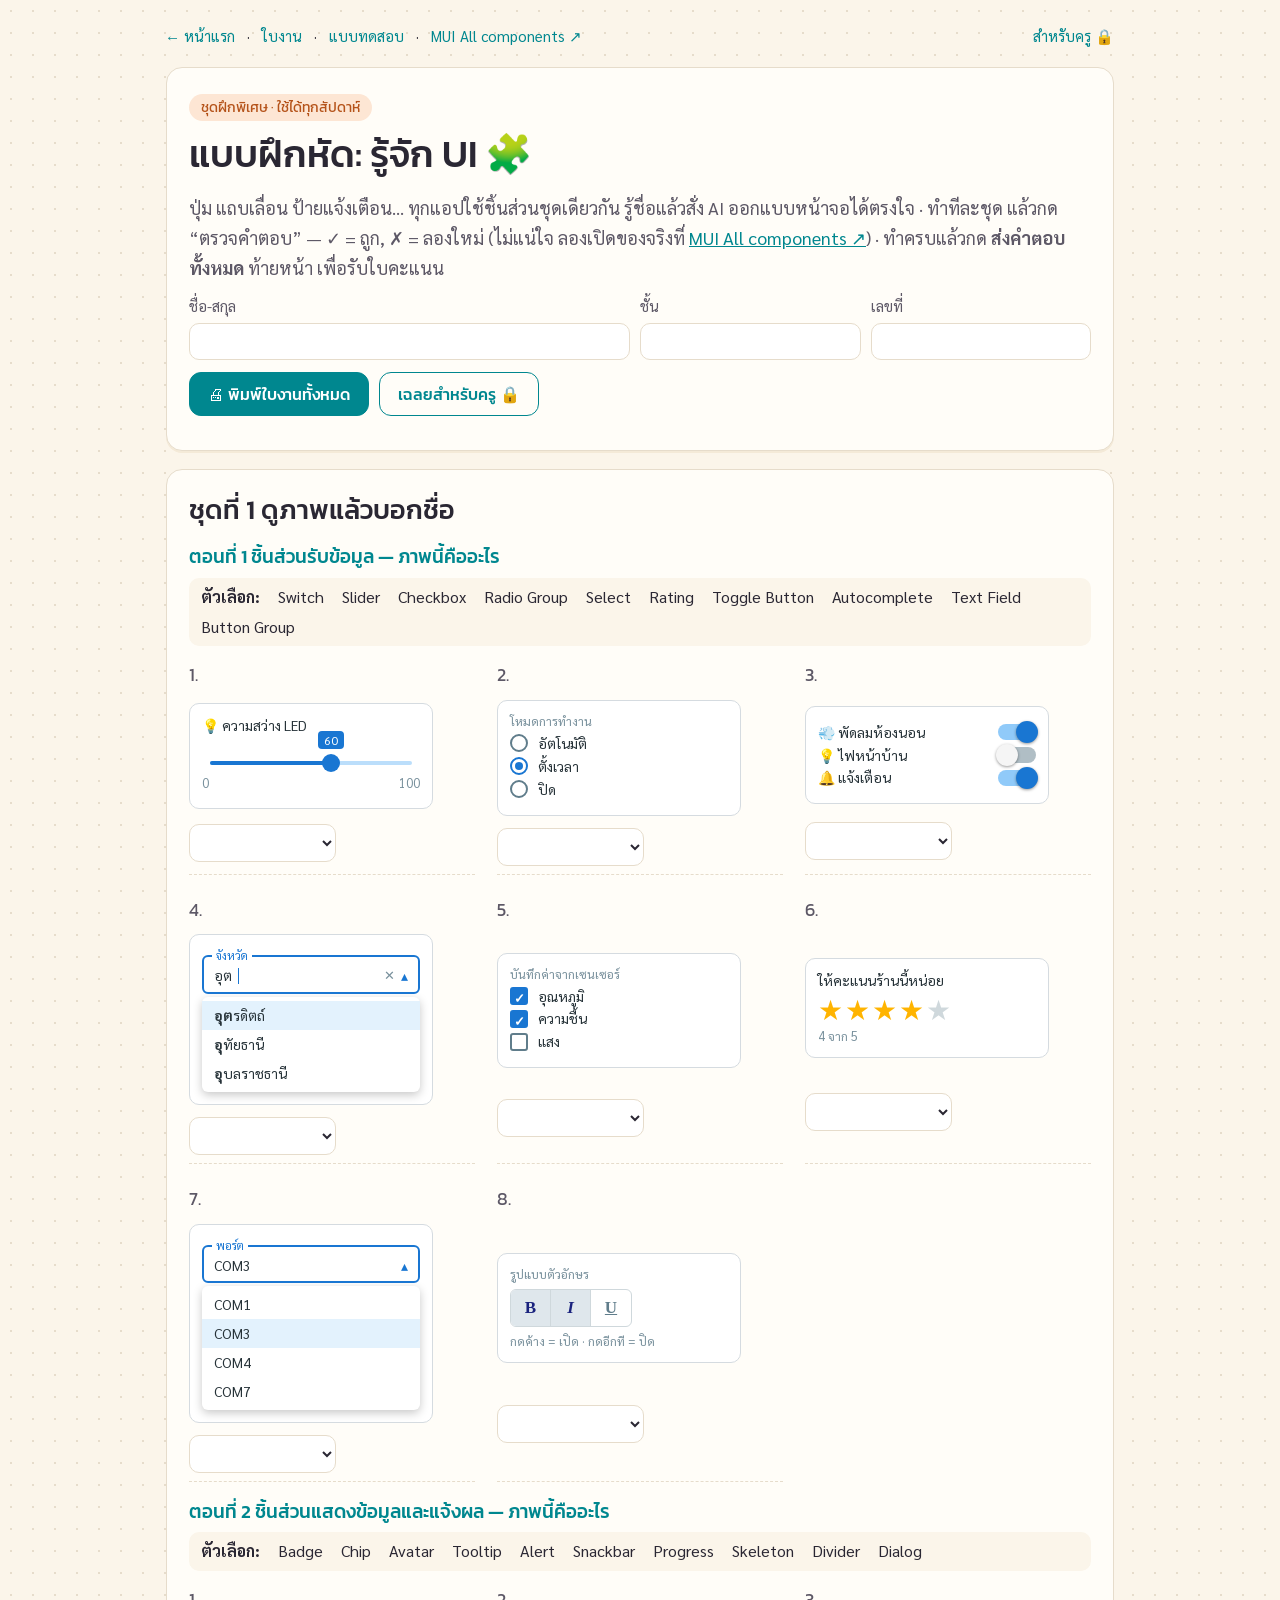
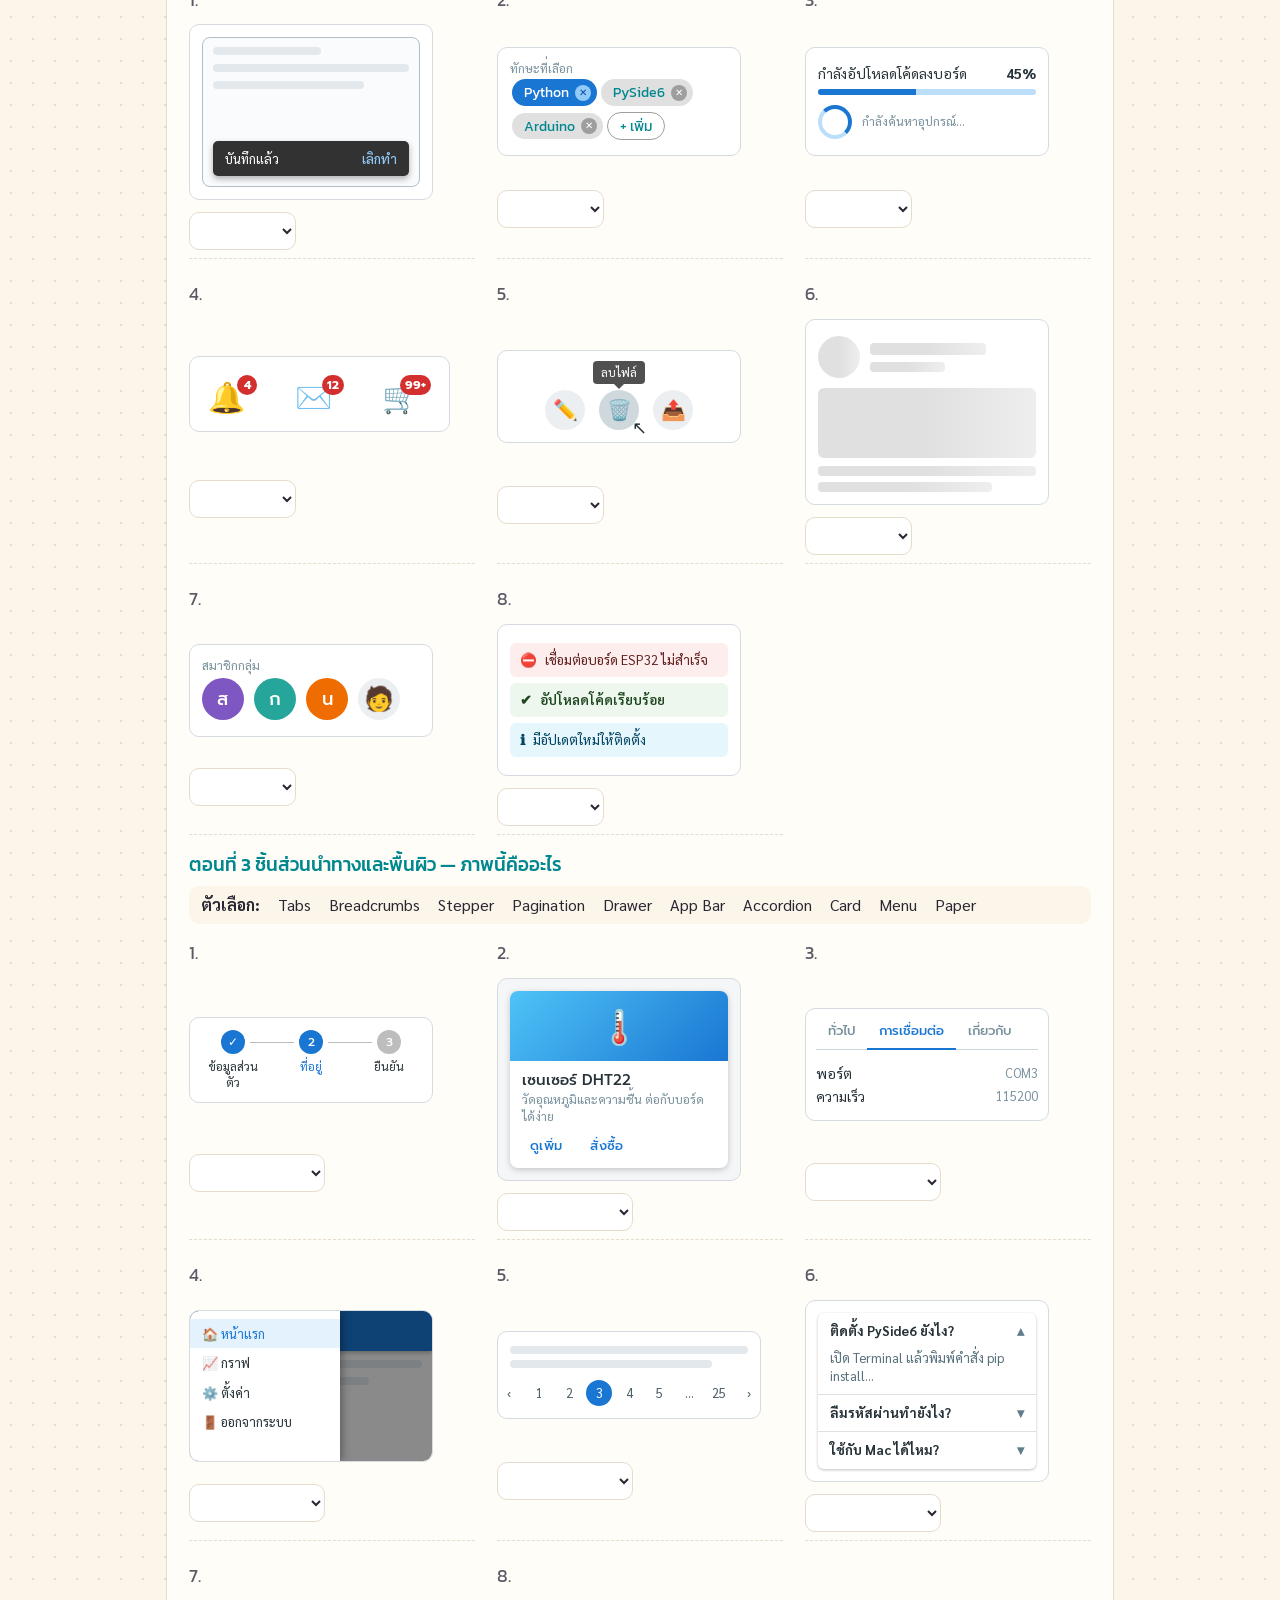
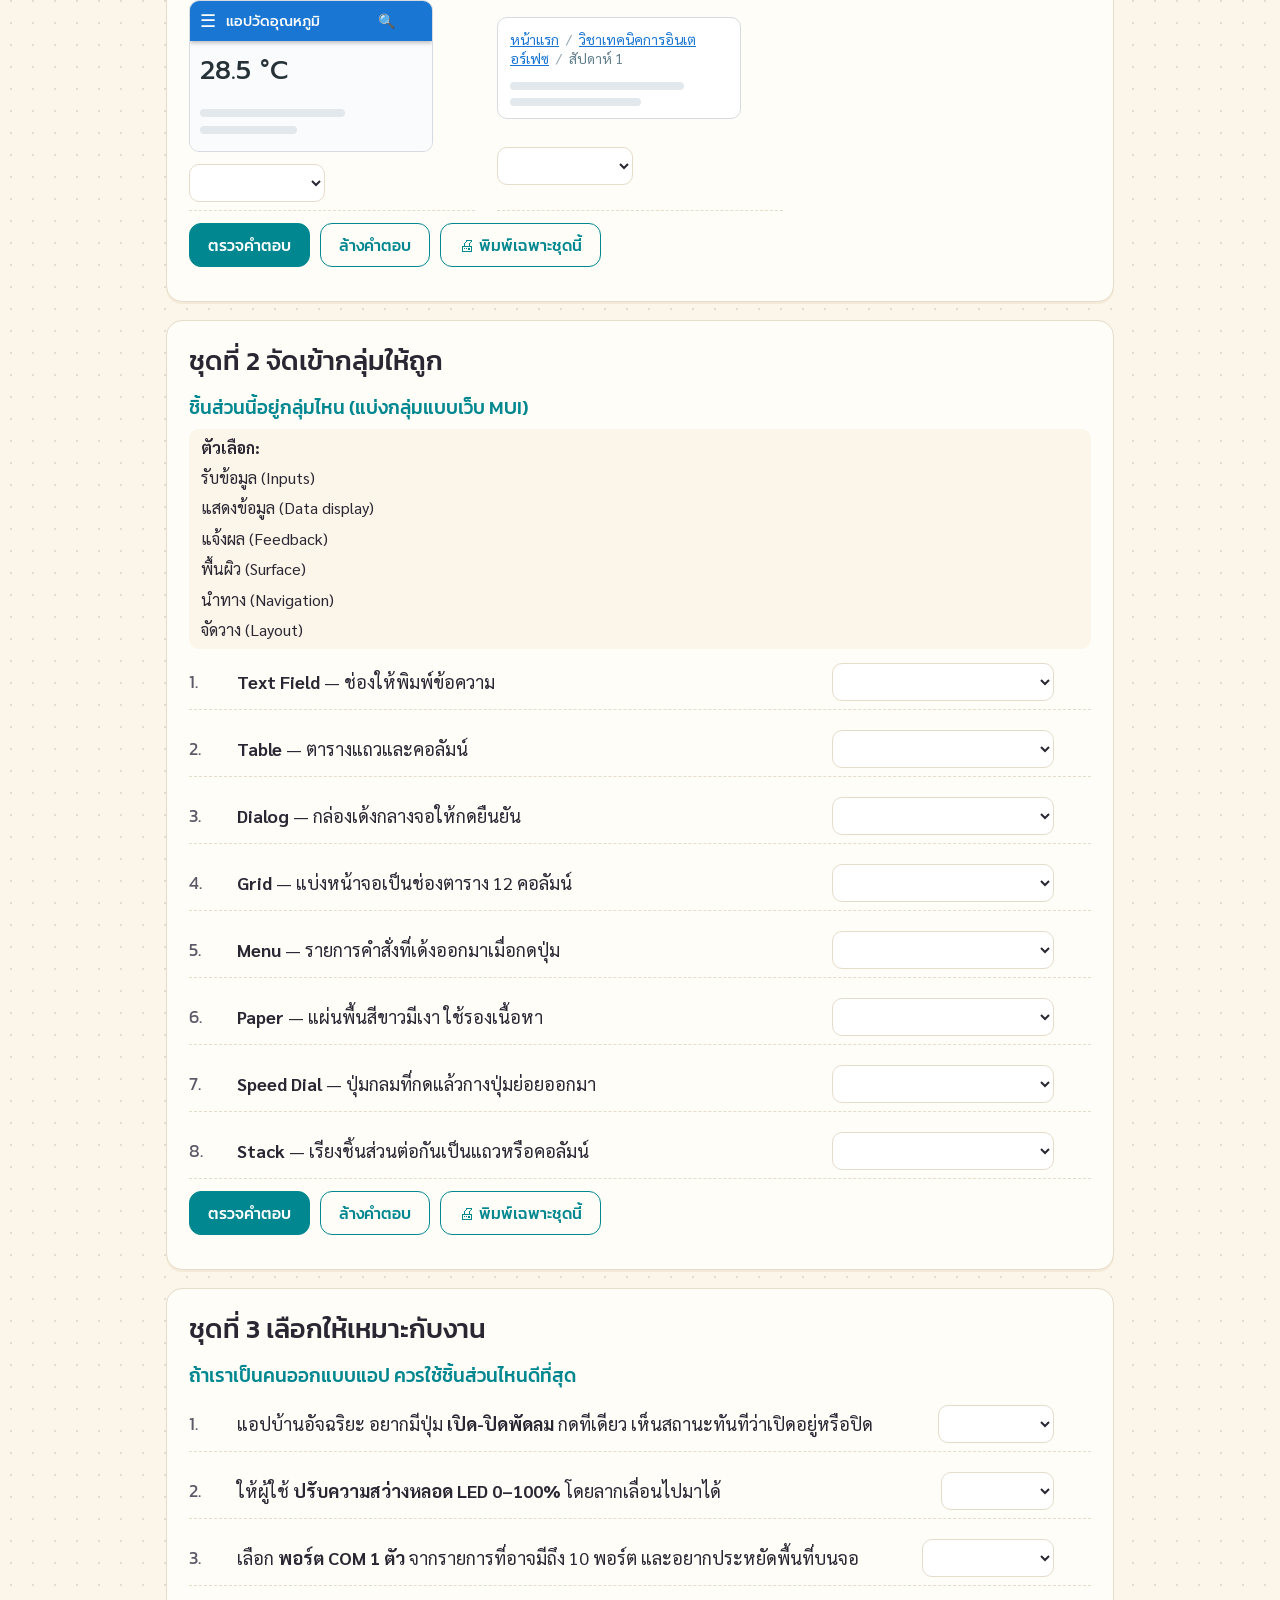
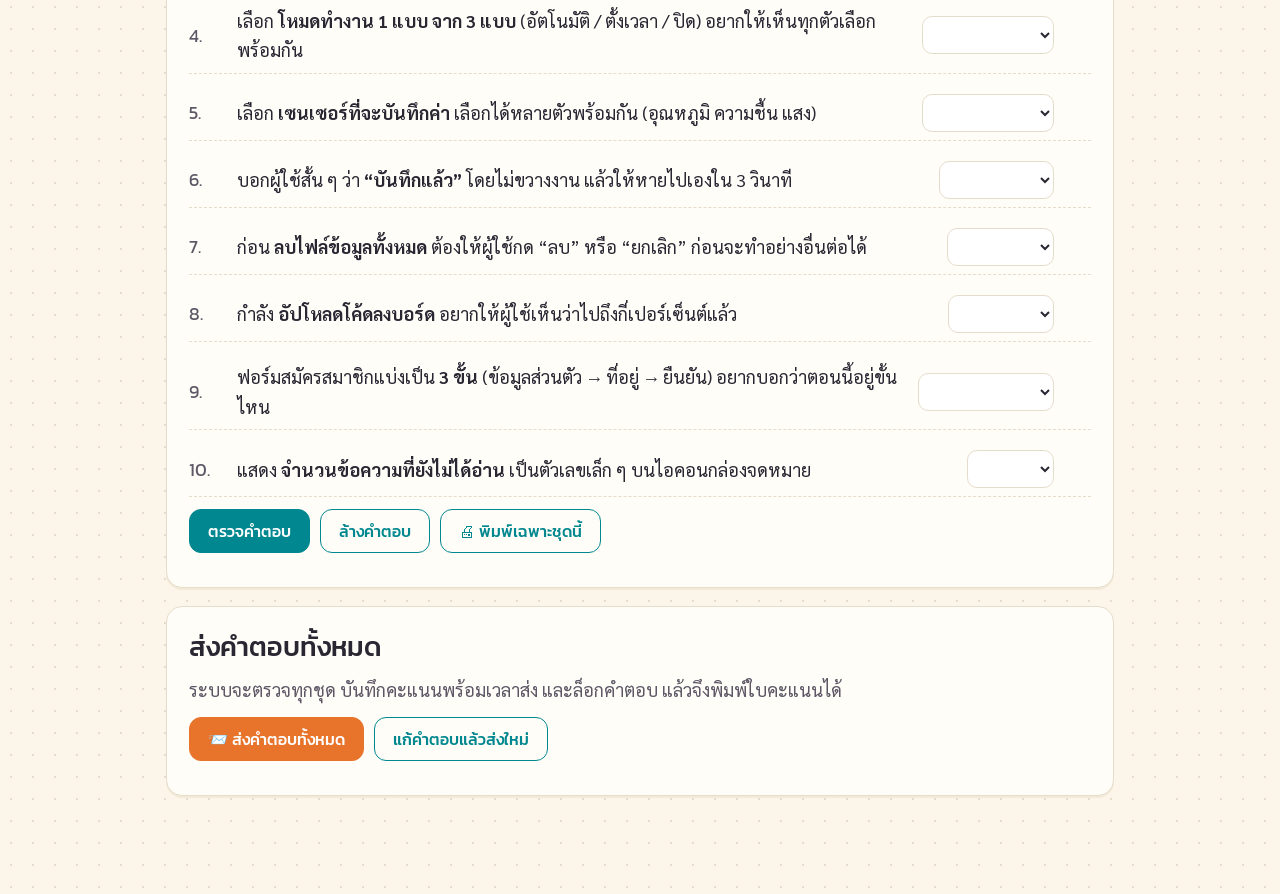
==== commit 109de1a7: "Add React + MUI project spec worksheet (ui/lab.html) Co-Authored-By: Claude Opus 5.5 <noreply@anthro" ====
--- a/ui/exercises.html
+++ b/ui/exercises.html
@@ -81,7 +81,7 @@
 <body class="doc">
 <div class="doc-wrap">
     <nav class="topbar no-print">
-        <a href="../index.html">← หน้าแรก</a> · <a href="quiz.html">แบบทดสอบ</a> · <a href="https://mui.com/material-ui/all-components/" target="_blank" rel="noopener">MUI All components ↗</a>
+        <a href="../index.html">← หน้าแรก</a> · <a href="lab.html">ใบงาน</a> · <a href="quiz.html">แบบทดสอบ</a> · <a href="https://mui.com/material-ui/all-components/" target="_blank" rel="noopener">MUI All components ↗</a>
         <span class="spacer"></span>
         <a href="answers.html">สำหรับครู 🔒</a>
     </nav>
